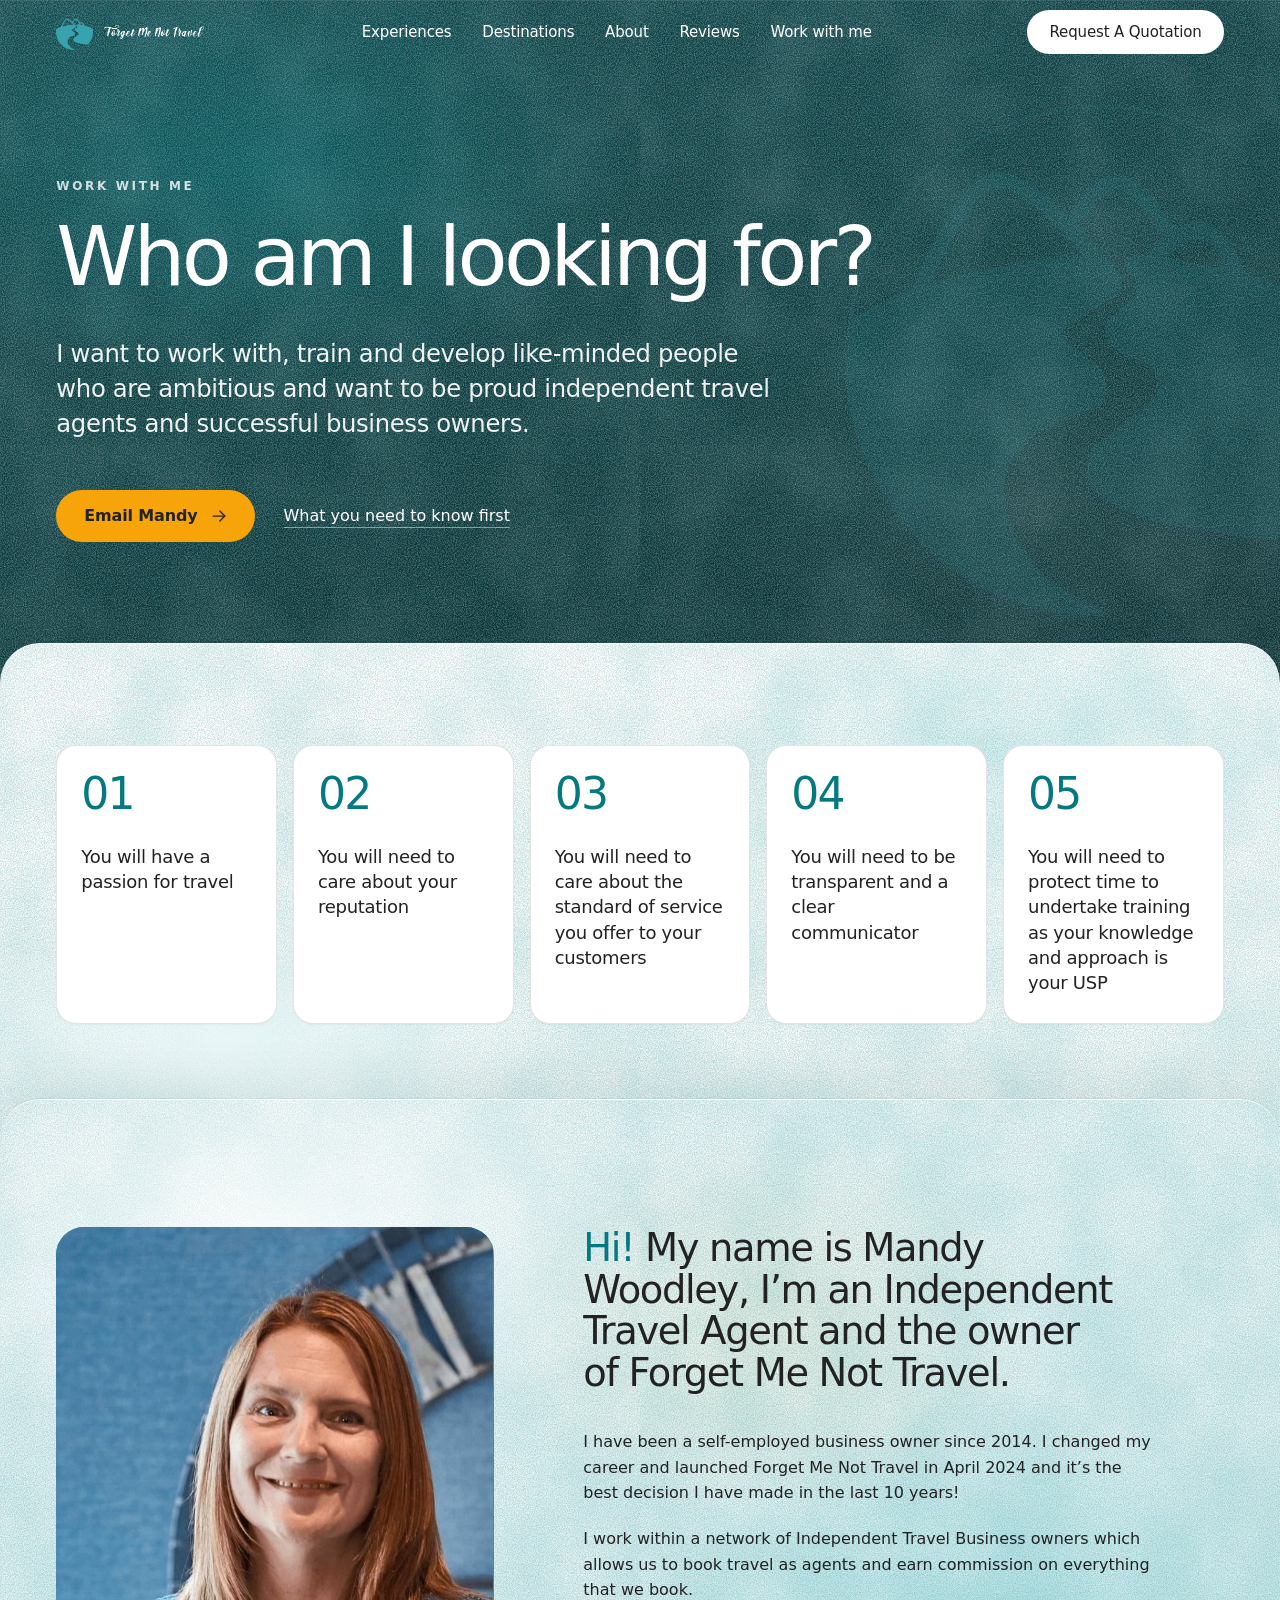
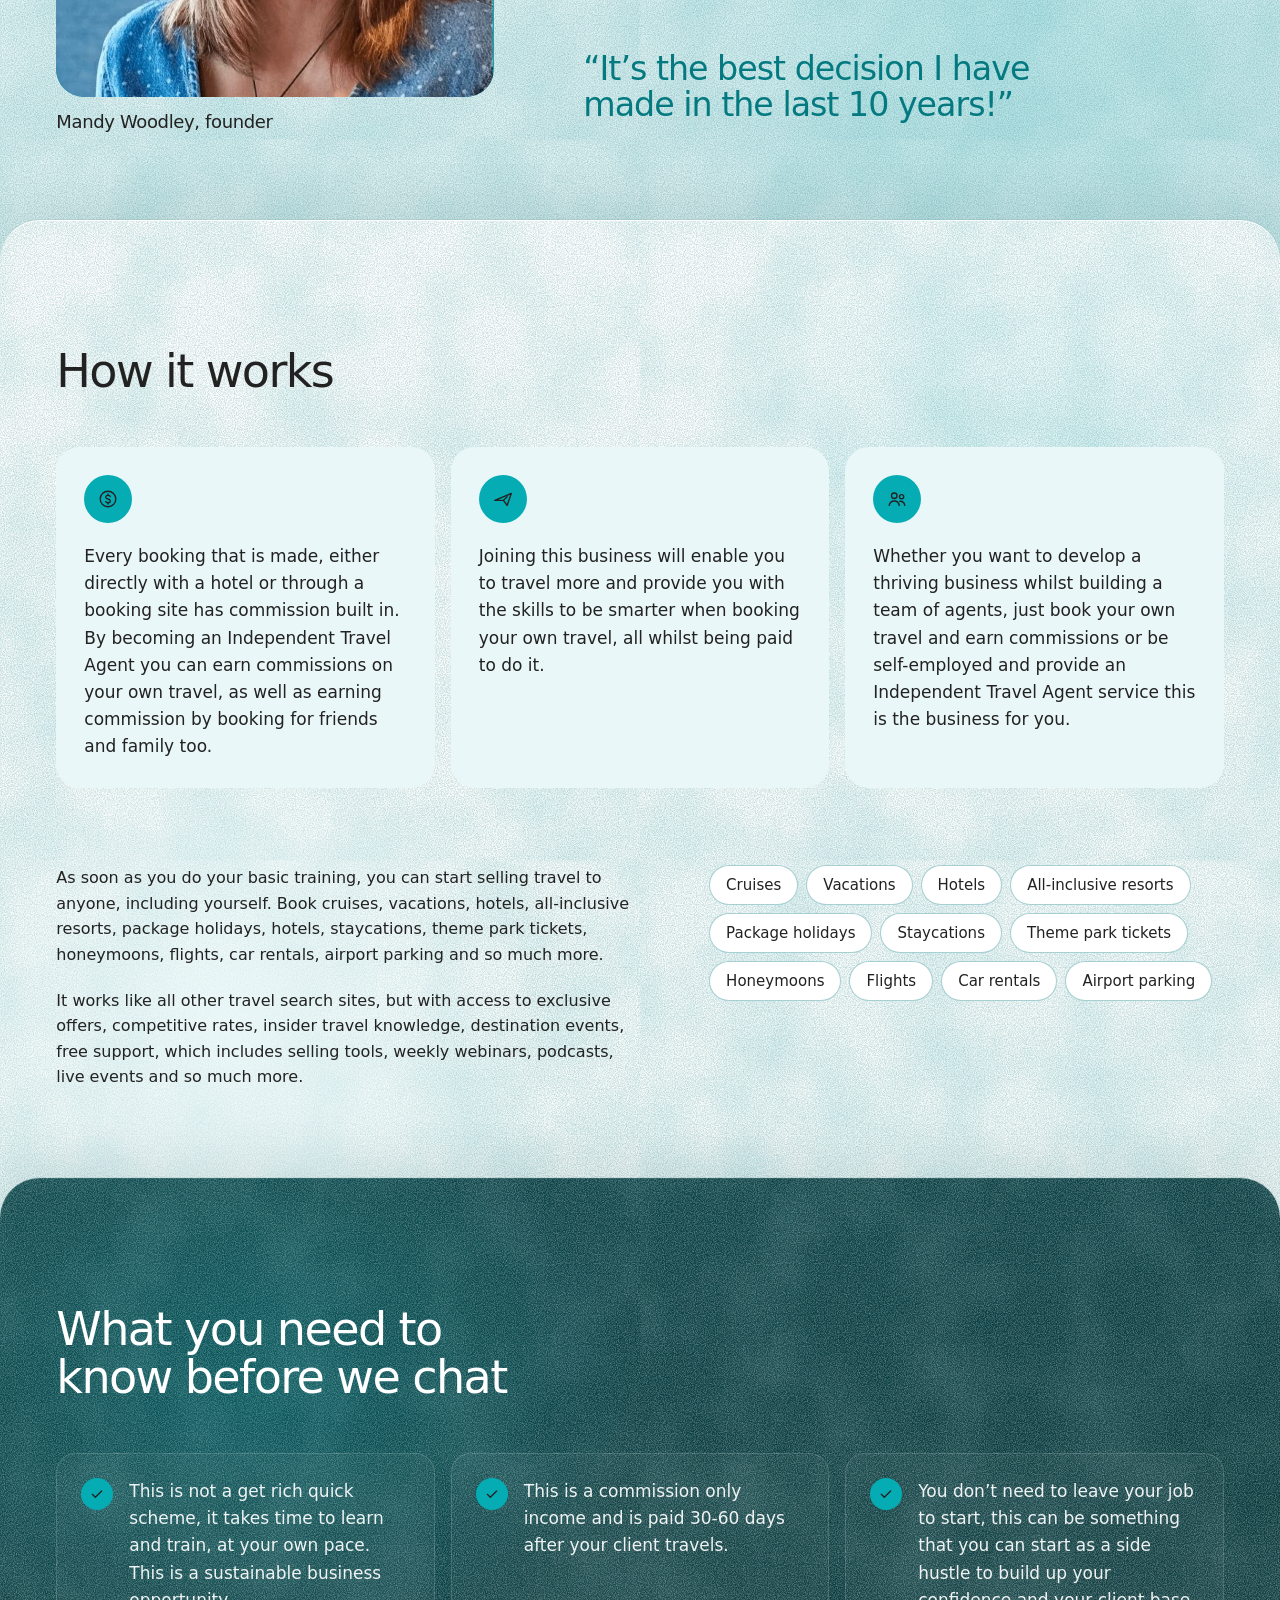
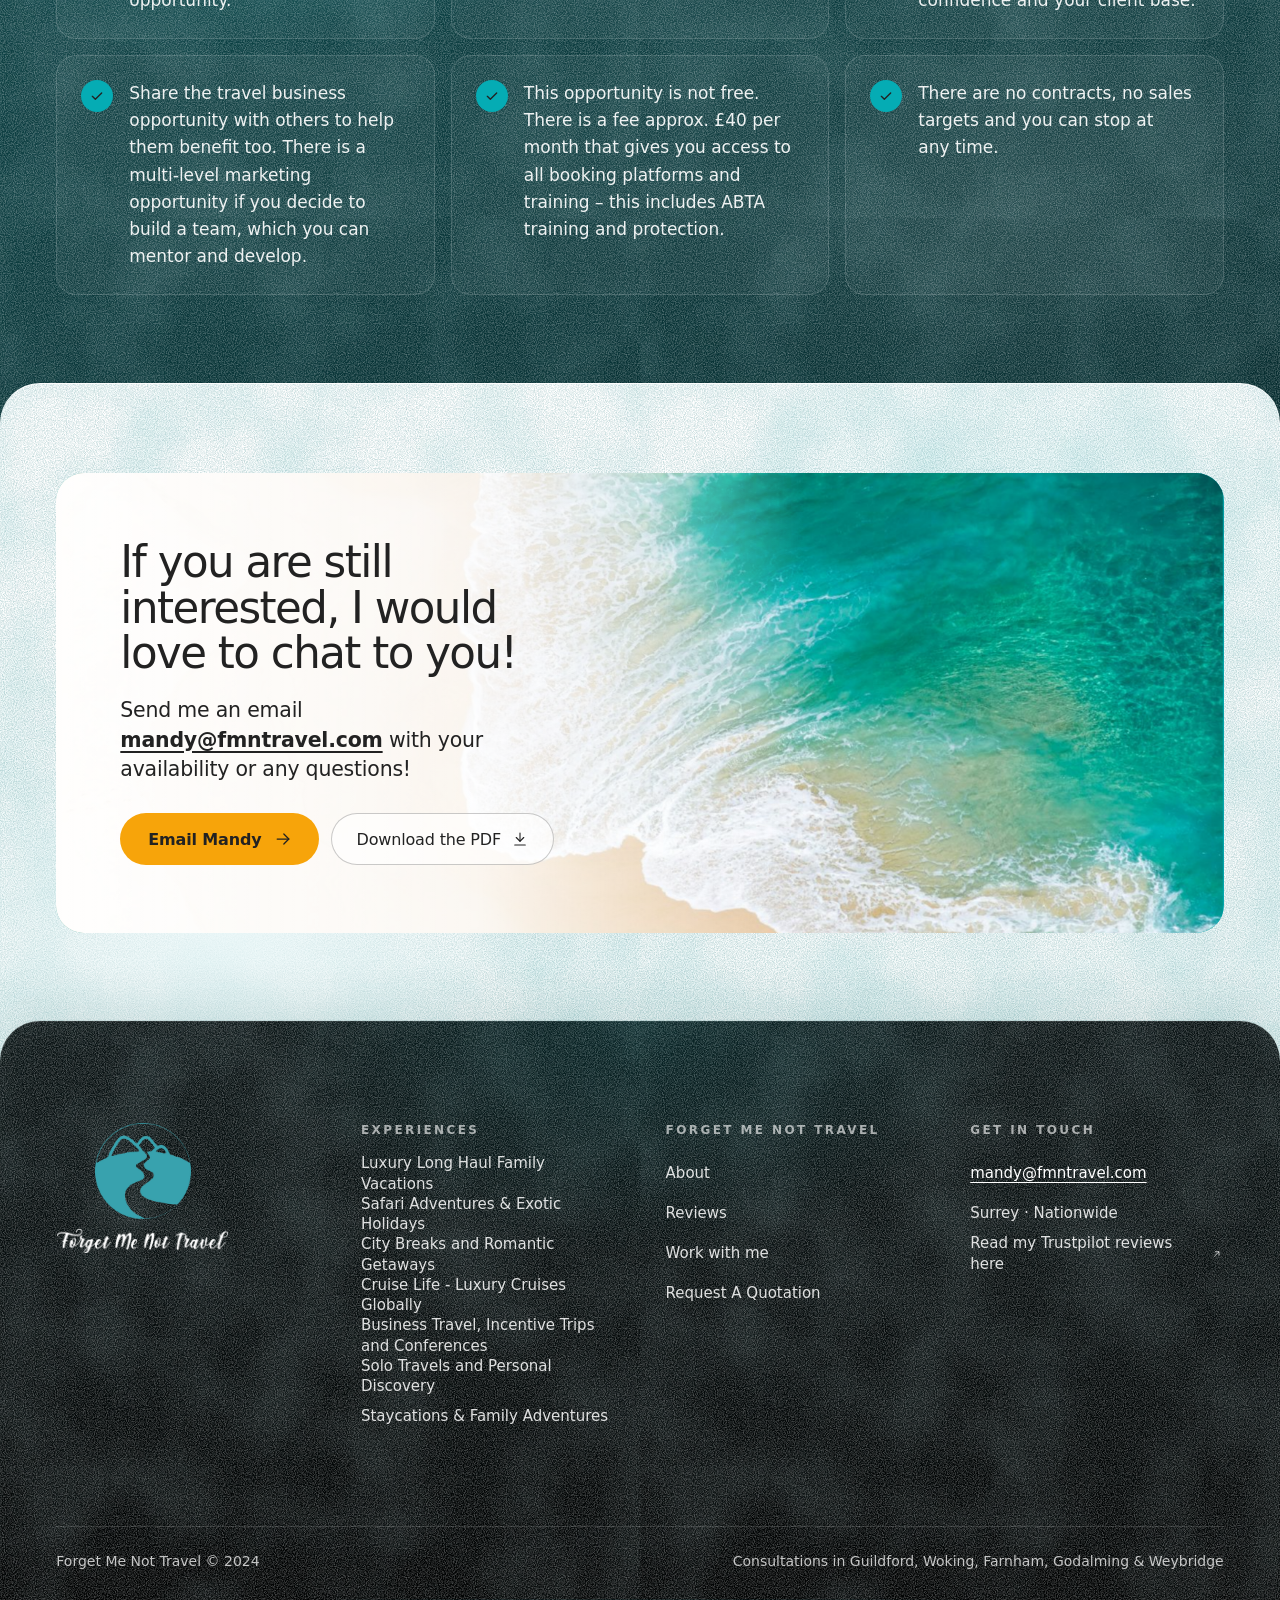
==== work-with-me.html @ 72465b19 "Add a "Work with me" page built from Mandy's PDF The "Find out more!" button now opens /work-with-me" ====
<!DOCTYPE html>
<html lang="en-GB">
<head>
<meta charset="utf-8">
<meta name="viewport" content="width=device-width, initial-scale=1, viewport-fit=cover">
<title>Work with me | Forget Me Not Travel</title>
<meta name="description" content="Become an Independent Travel Agent with Mandy Woodley of Forget Me Not Travel. Earn commission, travel more and build your own business at your own pace.">
<meta name="theme-color" content="#0B3B3E">
<link rel="canonical" href="https://www.fmntravel.com/work-with-me">
<meta property="og:type" content="website">
<meta property="og:url" content="https://www.fmntravel.com/work-with-me">
<meta property="og:title" content="Work with me | Forget Me Not Travel">
<meta property="og:description" content="Become an Independent Travel Agent with Mandy Woodley of Forget Me Not Travel. Earn commission, travel more and build your own business at your own pace.">
<meta property="og:image" content="https://www.fmntravel.com/assets/img/work-with-me-bg.jpg">
<meta property="og:locale" content="en_GB">
<meta property="og:site_name" content="Forget Me Not Travel">
<meta name="twitter:card" content="summary_large_image">
<link rel="icon" href="/favicon.ico" sizes="any">
<link rel="icon" type="image/png" sizes="32x32" href="/favicon-32.png">
<link rel="icon" type="image/png" sizes="192x192" href="/icon-192.png">
<link rel="apple-touch-icon" href="/apple-touch-icon.png">
<link rel="preconnect" href="https://api.fontshare.com" crossorigin>
<link rel="stylesheet" href="https://api.fontshare.com/v2/css?f[]=general-sans@400,500,600&amp;display=swap">
<link rel="stylesheet" href="/css/textures.css">
<link rel="stylesheet" href="/css/styles.css">
<script defer src="/js/main.js"></script>
</head>
<body class="page-wwm">
<!-- Reusable icons -->
<svg width="0" height="0" style="position:absolute" aria-hidden="true" focusable="false">
  <symbol id="i-arrow" viewBox="0 0 24 24"><g fill="none" stroke="currentColor" stroke-width="1.5" stroke-linecap="round" stroke-linejoin="round"><path d="M5 12h14"/><path d="m13 6 6 6-6 6"/></g></symbol>
  <symbol id="i-arrow-l" viewBox="0 0 24 24"><g fill="none" stroke="currentColor" stroke-width="1.5" stroke-linecap="round" stroke-linejoin="round"><path d="M19 12H5"/><path d="m11 6-6 6 6 6"/></g></symbol>
  <symbol id="i-ext" viewBox="0 0 24 24"><g fill="none" stroke="currentColor" stroke-width="1.5" stroke-linecap="round" stroke-linejoin="round"><path d="M8 16 16 8"/><path d="M9.5 8H16v6.5"/></g></symbol>
  <symbol id="i-star" viewBox="0 0 24 24"><path d="M12 2.5l2.9 6.1 6.6.7-4.9 4.5 1.4 6.6L12 17.1l-6 3.3 1.4-6.6-4.9-4.5 6.6-.7z" fill="#00B67A"/></symbol>
  <symbol id="i-close" viewBox="0 0 24 24"><g fill="none" stroke="currentColor" stroke-width="1.5" stroke-linecap="round"><path d="m6 6 12 12"/><path d="M18 6 6 18"/></g></symbol>
  <symbol id="i-chev" viewBox="0 0 24 24"><path d="m6 9 6 6 6-6" fill="none" stroke="currentColor" stroke-width="1.5" stroke-linecap="round" stroke-linejoin="round"/></symbol>
</svg>

<a class="skip" href="#main" data-skip>Skip to content</a>
<div class="progress" aria-hidden="true"><div class="progress__bar" data-progress></div></div>

<header class="hdr" data-hdr data-dark="true">
  <div class="hdr__in">
    <a class="hdr__logo" href="/" aria-label="Forget Me Not Travel home">
      <span class="logo" role="img" aria-label="Forget Me Not Travel"><img class="logo__mark" src="/assets/brand/fmn-emblem.png" alt="" width="256" height="256"><span class="logo__type" aria-hidden="true"></span></span>
    </a>
    <nav class="nav" aria-label="Main">
      <a href="/#experiences">Experiences</a>
      <a href="/#destinations">Destinations</a>
      <a href="/#about">About</a>
      <a href="/#reviews">Reviews</a>
      <a href="/work-with-me" aria-current="page">Work with me</a>
    </nav>
    <div class="hdr__actions">
      <a class="hdr__cta" data-magnetic href="/#quote" data-track="quote_click">Request A Quotation</a>
      <button class="menu-btn" type="button" data-menu-open aria-expanded="false" aria-controls="site-menu">Menu<svg width="18" height="18" viewBox="0 0 24 24" fill="none" stroke="currentColor" stroke-width="1.5" stroke-linecap="round" aria-hidden="true"><path d="M4 9h16"/><path d="M4 15h16"/></svg></button>
    </div>
  </div>
</header>

<div class="menu" id="site-menu" role="dialog" aria-modal="true" aria-label="Menu" aria-hidden="true" data-teal="true" data-menu>
  <svg class="menu__shape" viewBox="0 0 1131 861" preserveAspectRatio="none" aria-hidden="true"><path data-menu-path d="M1131,0 Q565.5,0 0,0 L0,0 L1131,0 Z" fill="#05ACB4"/></svg>
  <div class="menu__scroll">
    <div class="menu__top">
      <span class="menu__logo" aria-hidden="true"><span class="logo"><img class="logo__mark" src="/assets/brand/fmn-emblem.png" alt="" width="256" height="256"><span class="logo__type"></span></span></span>
      <button class="menu__close" type="button" data-menu-close>Close<svg width="18" height="18" aria-hidden="true"><use href="#i-close"/></svg></button>
    </div>
    <nav class="menu__nav" aria-label="Menu">
      <ul>
        <li style="--i:0"><a href="/#experiences">Experiences</a></li>
        <li style="--i:1"><a href="/#destinations">Destinations</a></li>
        <li style="--i:2"><a href="/#about">About</a></li>
        <li style="--i:3"><a href="/#reviews">Reviews</a></li>
        <li style="--i:4"><a href="/work-with-me" aria-current="page">Work with me</a></li>
      </ul>
      <div class="menu__cta menu__fade">
        <a class="btn btn--dark" data-magnetic href="/#quote" data-track="quote_click">Request A Quotation<svg class="ic-arrow" width="20" height="20" aria-hidden="true"><use href="#i-arrow"/></svg></a>
      </div>
    </nav>
    <div class="menu__info menu__fade">
      <a class="menu__mail" href="mailto:mandy@fmntravel.com">mandy@fmntravel.com</a>
      <span>Surrey · Nationwide</span>
      <a href="https://uk.trustpilot.com/review/fmntravel.com" target="_blank" rel="noopener" data-track="trustpilot_click">Read my Trustpilot reviews here<svg width="16" height="16" aria-hidden="true"><use href="#i-ext"/></svg></a>
    </div>
  </div>
</div>

<main id="main" tabindex="-1" style="outline:none; display:block">

<!-- Intro band -->
<section class="wp-hero" id="top" aria-labelledby="wp-h" data-dark="true" data-bg="deep" data-first>
  <div class="wrap">
    <p class="wp-eyebrow" data-hero="0">Work with me</p>
    <h1 id="wp-h" class="wp-hero__h" data-hero="1">Who am I looking for?</h1>
    <p class="wp-hero__lead" data-hero="2">I want to work with, train and develop like-minded people who are ambitious and want to be proud independent travel agents and successful business owners.</p>
    <div class="wp-hero__actions" data-hero="3">
      <a class="btn btn--amber" data-magnetic href="mailto:mandy@fmntravel.com?subject=Work%20with%20me" data-track="work_with_me_email">Email Mandy<svg class="ic-arrow" width="20" height="20" aria-hidden="true"><use href="#i-arrow"/></svg></a>
      <a class="wp-link" href="#before-we-chat">What you need to know first</a>
    </div>
  </div>
</section>

<!-- The five qualities -->
<section class="wp-traits" aria-label="What I'm looking for in you" data-bg="light">
  <div class="wrap">
    <ol class="wp-traits__list">
      <li data-reveal data-reveal-delay="0"><span class="wp-num" aria-hidden="true">01</span><span>You will have a passion for travel</span></li>
      <li data-reveal data-reveal-delay="70"><span class="wp-num" aria-hidden="true">02</span><span>You will need to care about your reputation</span></li>
      <li data-reveal data-reveal-delay="140"><span class="wp-num" aria-hidden="true">03</span><span>You will need to care about the standard of service you offer to your customers</span></li>
      <li data-reveal data-reveal-delay="210"><span class="wp-num" aria-hidden="true">04</span><span>You will need to be transparent and a clear communicator</span></li>
      <li data-reveal data-reveal-delay="280"><span class="wp-num" aria-hidden="true">05</span><span>You will need to protect time to undertake training as your knowledge and approach is your USP</span></li>
    </ol>
  </div>
</section>

<!-- Meet Mandy -->
<section class="wp-meet" aria-labelledby="wp-meet-h" data-bg="mist">
  <div class="wrap split">
    <figure class="wp-meet__fig" data-reveal>
      <div class="frame wp-meet__frame">
        <div class="zoom"><img class="px-img" data-px src="/assets/img/mandy.jpg" alt="Mandy Woodley, founder of Forget Me Not Travel, smiling" width="696" height="747" loading="lazy" decoding="async"></div>
      </div>
      <figcaption>Mandy Woodley, founder</figcaption>
    </figure>
    <div class="wp-meet__text" data-reveal data-reveal-delay="120">
      <h2 id="wp-meet-h" class="wp-hi"><span class="wp-hi__hi">Hi!</span> My name is Mandy Woodley, I’m an Independent Travel Agent and the owner of <em>Forget Me Not Travel.</em></h2>
      <div class="prose">
        <p>I have been a self-employed business owner since 2014. I changed my career and launched <em>Forget Me Not Travel</em> in April 2024 and it’s the best decision I have made in the last 10 years!</p>
        <p>I work within a network of Independent Travel Business owners which allows us to book travel as agents and earn commission on everything that we book.</p>
      </div>
      <p class="wp-pull" aria-hidden="true" data-words>“It’s the best decision I have made in the last 10 years!”</p>
    </div>
  </div>
</section>

<!-- How it works -->
<section class="wp-how" aria-labelledby="wp-how-h" data-bg="light2">
  <div class="wrap">
    <h2 id="wp-how-h" class="h2 wp-how__h" data-words>How it <em>works</em></h2>
    <div class="wp-how__grid">
      <article class="wp-card" data-reveal data-reveal-delay="0">
        <span class="wp-card__ic" aria-hidden="true"><svg width="22" height="22" viewBox="0 0 24 24" fill="none" stroke="currentColor" stroke-width="1.5" stroke-linecap="round" stroke-linejoin="round"><circle cx="12" cy="12" r="8.5"/><path d="M14.5 9.2c-.5-.8-1.4-1.2-2.5-1.2-1.5 0-2.5.8-2.5 2s1 1.6 2.5 2c1.5.4 2.5.9 2.5 2.1 0 1.2-1 2-2.5 2-1.1 0-2-.4-2.5-1.2"/><path d="M12 6.5V8M12 16v1.5"/></svg></span>
        <p>Every booking that is made, either directly with a hotel or through a booking site has commission built in. By becoming an Independent Travel Agent you can earn commissions on your own travel, as well as earning commission by booking for friends and family too.</p>
      </article>
      <article class="wp-card" data-reveal data-reveal-delay="80">
        <span class="wp-card__ic" aria-hidden="true"><svg width="22" height="22" viewBox="0 0 24 24" fill="none" stroke="currentColor" stroke-width="1.5" stroke-linecap="round" stroke-linejoin="round"><path d="M3 13.5 21 6l-4.5 13-4-5.5L3 13.5Z"/><path d="m12.5 13.5 4-4"/></svg></span>
        <p>Joining this business will enable you to travel more and provide you with the skills to be smarter when booking your own travel, all whilst being paid to do it.</p>
      </article>
      <article class="wp-card" data-reveal data-reveal-delay="160">
        <span class="wp-card__ic" aria-hidden="true"><svg width="22" height="22" viewBox="0 0 24 24" fill="none" stroke="currentColor" stroke-width="1.5" stroke-linecap="round" stroke-linejoin="round"><circle cx="9" cy="8.5" r="3"/><circle cx="17" cy="9.5" r="2.3"/><path d="M3.5 19c.6-3 2.8-4.8 5.5-4.8s4.9 1.8 5.5 4.8"/><path d="M15 14.6c2.6-.4 4.8 1.2 5.5 4.4"/></svg></span>
        <p>Whether you want to develop a thriving business whilst building a team of agents, just book your own travel and earn commissions or be self-employed and provide an Independent Travel Agent service this is the business for you.</p>
      </article>
    </div>
    <div class="wp-how__split">
      <div class="prose wp-how__text" data-reveal>
        <p>As soon as you do your basic training, you can start selling travel to anyone, including yourself. Book cruises, vacations, hotels, all-inclusive resorts, package holidays, hotels, staycations, theme park tickets, honeymoons, flights, car rentals, airport parking and so much more.</p>
        <p>It works like all other travel search sites, but with access to exclusive offers, competitive rates, insider travel knowledge, destination events, free support, which includes selling tools, weekly webinars, podcasts, live events and so much more.</p>
      </div>
      <div class="wp-chips" aria-hidden="true" data-reveal data-reveal-delay="120">
        <span>Cruises</span><span>Vacations</span><span>Hotels</span><span>All-inclusive resorts</span><span>Package holidays</span><span>Staycations</span><span>Theme park tickets</span><span>Honeymoons</span><span>Flights</span><span>Car rentals</span><span>Airport parking</span>
      </div>
    </div>
  </div>
</section>

<!-- Before we chat -->
<section class="wp-know" id="before-we-chat" aria-labelledby="wp-know-h" data-dark="true" data-bg="deep">
  <div class="wrap">
    <h2 id="wp-know-h" class="h2" data-words>What you need to know before we <em>chat</em></h2>
    <ul class="wp-know__list">
      <li data-reveal data-reveal-delay="0"><span class="wp-tick" aria-hidden="true"><svg width="16" height="16" viewBox="0 0 24 24" fill="none" stroke="currentColor" stroke-width="2" stroke-linecap="round" stroke-linejoin="round"><path d="m5 12.5 4.5 4.5L19 7.5"/></svg></span><p>This is not a get rich quick scheme, it takes time to learn and train, at your own pace. This is a sustainable business opportunity.</p></li>
      <li data-reveal data-reveal-delay="70"><span class="wp-tick" aria-hidden="true"><svg width="16" height="16" viewBox="0 0 24 24" fill="none" stroke="currentColor" stroke-width="2" stroke-linecap="round" stroke-linejoin="round"><path d="m5 12.5 4.5 4.5L19 7.5"/></svg></span><p>This is a commission only income and is paid 30-60 days after your client travels.</p></li>
      <li data-reveal data-reveal-delay="140"><span class="wp-tick" aria-hidden="true"><svg width="16" height="16" viewBox="0 0 24 24" fill="none" stroke="currentColor" stroke-width="2" stroke-linecap="round" stroke-linejoin="round"><path d="m5 12.5 4.5 4.5L19 7.5"/></svg></span><p>You don’t need to leave your job to start, this can be something that you can start as a side hustle to build up your confidence and your client base.</p></li>
      <li data-reveal data-reveal-delay="0"><span class="wp-tick" aria-hidden="true"><svg width="16" height="16" viewBox="0 0 24 24" fill="none" stroke="currentColor" stroke-width="2" stroke-linecap="round" stroke-linejoin="round"><path d="m5 12.5 4.5 4.5L19 7.5"/></svg></span><p>Share the travel business opportunity with others to help them benefit too. There is a multi-level marketing opportunity if you decide to build a team, which you can mentor and develop.</p></li>
      <li data-reveal data-reveal-delay="70"><span class="wp-tick" aria-hidden="true"><svg width="16" height="16" viewBox="0 0 24 24" fill="none" stroke="currentColor" stroke-width="2" stroke-linecap="round" stroke-linejoin="round"><path d="m5 12.5 4.5 4.5L19 7.5"/></svg></span><p>This opportunity is not free. There is a fee approx. £40 per month that gives you access to all booking platforms and training – this includes ABTA training and protection.</p></li>
      <li data-reveal data-reveal-delay="140"><span class="wp-tick" aria-hidden="true"><svg width="16" height="16" viewBox="0 0 24 24" fill="none" stroke="currentColor" stroke-width="2" stroke-linecap="round" stroke-linejoin="round"><path d="m5 12.5 4.5 4.5L19 7.5"/></svg></span><p>There are no contracts, no sales targets and you can stop at any time.</p></li>
    </ul>
  </div>
</section>

<!-- Get in touch -->
<section class="wp-cta" aria-labelledby="wp-cta-h" data-bg="light">
  <div class="wrap">
    <div class="ww__banner wp-cta__banner" data-reveal data-mimg>
      <div class="zoom" data-mimg-in><img class="px-img" data-px src="/assets/img/work-with-me-bg.jpg" alt="" aria-hidden="true" width="2400" height="1600" loading="lazy" decoding="async"></div>
      <div class="ww__shade" aria-hidden="true"></div>
      <div class="ww__content">
        <h2 id="wp-cta-h" data-words>If you are still interested, I would love to chat to <em>you!</em></h2>
        <p>Send me an email <a class="wp-mail" href="mailto:mandy@fmntravel.com?subject=Work%20with%20me">mandy@fmntravel.com</a> with your availability or any questions!</p>
        <div class="wp-cta__btns">
          <a class="btn btn--amber" data-magnetic href="mailto:mandy@fmntravel.com?subject=Work%20with%20me" data-track="work_with_me_email">Email Mandy<svg class="ic-arrow" width="20" height="20" aria-hidden="true"><use href="#i-arrow"/></svg></a>
          <a class="btn btn--outline wp-pdf" href="/assets/docs/forget-me-not-travel-work-with-me.pdf" download data-track="work_with_me_pdf">Download the PDF<svg width="18" height="18" viewBox="0 0 24 24" fill="none" stroke="currentColor" stroke-width="1.5" stroke-linecap="round" stroke-linejoin="round" aria-hidden="true"><path d="M12 4v11"/><path d="m7 10 5 5 5-5"/><path d="M5 20h14"/></svg></a>
        </div>
      </div>
    </div>
  </div>
</section>
</main>

<!-- 10) FOOTER -->
<footer class="ftr" data-dark="true" data-bg="foot">
  <div class="ftr__grain" aria-hidden="true"></div>
  <div class="ftr__glow" aria-hidden="true" data-glow></div>
  <div class="wrap">
    <div class="ftr__cols">
      <div class="ftr__brand">
        <a class="ftr__logo" href="/" aria-label="Forget Me Not Travel home">
          <span class="logo logo--stacked" role="img" aria-label="Forget Me Not Travel"><img class="logo__mark" src="/assets/brand/fmn-emblem.png" alt="" width="256" height="256" loading="lazy"><span class="logo__type" aria-hidden="true"></span></span>
        </a>
      </div>
      <nav class="ftr__col" aria-labelledby="ft-exp">
        <h2 class="ftr__h only-d" id="ft-exp">Experiences</h2>
        <h2 class="ftr__h only-m" style="margin:0"><button class="ftr__acc-btn" type="button" aria-expanded="false" aria-controls="ft-exp-l" data-acc>Experiences<svg width="18" height="18" aria-hidden="true"><use href="#i-chev"/></svg></button></h2>
        <div class="ftr__panel" id="ft-exp-l"><div>
          <ul>
            <li><a class="ftr__link" href="/#experiences">Luxury Long Haul Family Vacations</a></li>
            <li><a class="ftr__link" href="/#experiences">Safari Adventures &amp; Exotic Holidays</a></li>
            <li><a class="ftr__link" href="/#experiences">City Breaks and Romantic Getaways</a></li>
            <li><a class="ftr__link" href="/#experiences">Cruise Life - Luxury Cruises Globally</a></li>
            <li><a class="ftr__link" href="/#experiences">Business Travel, Incentive Trips and Conferences</a></li>
            <li><a class="ftr__link" href="/#experiences">Solo Travels and Personal Discovery</a></li>
            <li><a class="ftr__link" href="/#experiences">Staycations &amp; Family Adventures</a></li>
          </ul>
        </div></div>
      </nav>
      <nav class="ftr__col" aria-labelledby="ft-fmn">
        <h2 class="ftr__h only-d" id="ft-fmn">Forget Me Not Travel</h2>
        <h2 class="ftr__h only-m" style="margin:0"><button class="ftr__acc-btn" type="button" aria-expanded="false" aria-controls="ft-fmn-l" data-acc>Forget Me Not Travel<svg width="18" height="18" aria-hidden="true"><use href="#i-chev"/></svg></button></h2>
        <div class="ftr__panel" id="ft-fmn-l"><div>
          <ul>
            <li><a class="ftr__link" href="/#about">About</a></li>
            <li><a class="ftr__link" href="/#reviews">Reviews</a></li>
            <li><a class="ftr__link" href="/work-with-me" aria-current="page">Work with me</a></li>
            <li><a class="ftr__link" href="/#quote" data-track="quote_click">Request A Quotation</a></li>
          </ul>
        </div></div>
      </nav>
      <div class="ftr__col ftr__get">
        <h2 class="ftr__h">Get in touch</h2>
        <ul>
          <li><a class="ftr__mail" href="mailto:mandy@fmntravel.com">mandy@fmntravel.com</a></li>
          <li class="ftr__plain">Surrey · Nationwide</li>
          <li><a class="ftr__link" href="https://uk.trustpilot.com/review/fmntravel.com" target="_blank" rel="noopener" data-track="trustpilot_click">Read my Trustpilot reviews here<svg width="14" height="14" aria-hidden="true"><use href="#i-ext"/></svg></a></li>
        </ul>
      </div>
    </div>
    <div class="ftr__bottom">
      <span>Forget Me Not Travel © 2024</span>
      <span>Consultations in Guildford, Woking, Farnham, Godalming &amp; Weybridge</span>
    </div>
  </div>
</footer>
</body>
</html>
---- css/textures.css ----
/* Paper/grain textures. Pre-rendered image tiles (from the design's SVG noise filters):
   live SVG filters as backgrounds are re-rasterised on every repaint and made scrolling lag. */
:root {
  --tex-dark: url(../assets/tex/grain-dark.webp) 0 0/220px 220px, url(../assets/tex/mottle-dark.webp) 0 0/640px 640px;
  --tex-light: url(../assets/tex/grain-light.webp) 0 0/220px 220px, url(../assets/tex/mottle-light.webp) 0 0/640px 640px;
  --tex-page: url(../assets/tex/grain-page.webp);
}
---- css/styles.css ----
/* Forget Me Not Travel — homepage styles
   Implements the Claude Design handoff (Homepage.dc.html).
   Breakpoints: mobile ≤768px, compact header <1024px. */

:root {
  --teal: #05ACB4;
  --ink: #047A80;
  --deep: #0B3B3E;
  --char: #222222;
  --mist: #EAF7F8;
  --amber: #F7A40A;
  --muted: #4A4A4A;
  --err: #B42318;
  --rule: rgba(34,34,34,.12);
  --rule-dark: rgba(255,255,255,.14);
  --E: cubic-bezier(.22,1,.36,1);
  --hf: "General Sans", system-ui, -apple-system, "Segoe UI", sans-serif;
  --gut: clamp(20px, 4.4vw, 64px);
  --btn-h: clamp(52px, calc(60px - 0.6vw), 56px);
  --hdr-h: clamp(64px, 5vw, 72px);
}

/* ---------- Base ---------- */
html { scroll-padding-top: 88px; -webkit-text-size-adjust: 100%; }
body { margin: 0; background: #FFFFFF; color: var(--char); font-family: var(--hf); -webkit-font-smoothing: antialiased; text-rendering: optimizeLegibility; overflow-x: hidden; }
*, *::before, *::after { box-sizing: border-box; }
a { color: var(--ink); }
a:hover { color: var(--deep); }
button, input, textarea { font: inherit; color: inherit; }
img, video, svg { display: block; }
:focus-visible { outline: 2px solid var(--ink); outline-offset: 3px; }
[data-dark] :focus-visible { outline-color: #FFFFFF; }
[data-teal] :focus-visible { outline-color: var(--char); }
::placeholder { color: #6B6B6B; opacity: 1; }
.noscrollbar { scrollbar-width: none; }
.noscrollbar::-webkit-scrollbar { display: none; }
.sr-only { position: absolute; width: 1px; height: 1px; overflow: hidden; clip: rect(0 0 0 0); white-space: nowrap; }
.wrap { max-width: 1312px; margin: 0 auto; padding: 0 var(--gut); }
.ic-arrow { transition: transform 300ms var(--E); flex: none; }

/* Mobile / desktop variants */
@media (max-width: 768px) { .only-d { display: none !important; } }
@media (min-width: 769px) { .only-m { display: none !important; } }

/* Broken image fallback: the teal box behind it shows instead */
img.is-broken { visibility: hidden; }


/* ---------- Section depth (paper texture, soft light, stacked sheets). All static: animated full-section layers kept the GPU busy every frame. ---------- */
[data-bg] { position: relative; isolation: isolate; overflow: clip; }
[data-bg^="light"] { background: var(--tex-dark), linear-gradient(180deg, #FFFFFF 0%, #F4FAFA 100%); }
[data-bg^="mist"] { background: var(--tex-dark), linear-gradient(165deg, #F3FAFB 0%, #E6F5F6 45%, #D3ECEE 100%); }
[data-bg="deep"] { background: var(--tex-light), linear-gradient(165deg, #0F474B 0%, #0B3B3E 55%, #072C2F 100%); }
[data-bg="foot"] { background: var(--tex-light), linear-gradient(180deg, #0A1213 0%, #000 100%); }
[data-bg]:not([data-first]) { margin-top: -40px; border-radius: 40px 40px 0 0; box-shadow: inset 0 1px 0 rgba(255,255,255,.9), 0 -1px 0 rgba(11,59,62,.06), 0 -18px 48px rgba(11,59,62,.08); }
[data-bg="deep"], [data-bg="foot"] { box-shadow: inset 0 1px 0 rgba(255,255,255,.08), 0 -1px 0 rgba(11,59,62,.06), 0 -18px 48px rgba(11,59,62,.08) !important; }
@media (max-width: 767px) { [data-bg]:not([data-first]) { margin-top: -28px; border-radius: 28px 28px 0 0; } }
[data-bg]::before { content: ""; position: absolute; inset: 0; z-index: -1; pointer-events: none; }
[data-bg^="light"]::before { background: radial-gradient(26% 30% at 80% 22%, rgba(5,172,180,.10), transparent), radial-gradient(24% 28% at 18% 80%, rgba(234,247,248,.9), transparent); }
[data-bg^="mist"]::before { background: radial-gradient(28% 32% at 22% 20%, rgba(255,255,255,.85), transparent), radial-gradient(30% 34% at 78% 72%, rgba(5,172,180,.16), transparent), radial-gradient(22% 26% at 60% 30%, rgba(247,164,10,.06), transparent); }
[data-bg="deep"]::before { background: radial-gradient(30% 34% at 20% 25%, rgba(5,172,180,.22), transparent), radial-gradient(26% 30% at 80% 75%, rgba(255,255,255,.06), transparent); }
[data-bg="foot"]::before { background: radial-gradient(30% 40% at 50% 0%, rgba(5,172,180,.12), transparent); }

/* ---------- Buttons ---------- */
.btn { display: inline-flex; align-items: center; justify-content: center; gap: 12px; height: var(--btn-h); padding: 0 28px; border: 0; border-radius: 999px; text-decoration: none; font-size: 16px; font-weight: 500; letter-spacing: -0.01em; white-space: nowrap; cursor: pointer; transition: background-color 250ms ease, color 250ms ease, border-color 250ms ease, box-shadow 350ms ease, transform 350ms var(--E); }
.btn:active { transform: scale(.98); }
.btn--dark { background: var(--char); color: #FFFFFF; }
.btn--light { background: #FFFFFF; color: var(--char); }
.btn--amber { background: var(--amber); color: var(--char); font-weight: 600; padding: 0 26px 0 28px; }
.btn--outline { gap: 10px; padding: 0 24px; border: 1px solid rgba(34,34,34,.24); background: transparent; color: var(--char); }
/* Keep button text colours on hover (overrides the global a:hover colour) */
.btn--dark:hover { color: #FFFFFF; }
.btn--light:hover, .btn--amber:hover, .btn--outline:hover { color: var(--char); }
@media (hover: hover) {
  .btn--dark:hover { background: var(--teal); color: var(--char); transform: translateY(-3px); box-shadow: 0 14px 30px rgba(5,172,180,.35); }
  .btn--light:hover { background: var(--teal); color: var(--char); transform: translateY(-3px); box-shadow: 0 14px 30px rgba(0,0,0,.25); }
  .btn--light.btn--teal-shadow:hover { box-shadow: 0 14px 30px rgba(5,172,180,.35); }
  .btn--amber:hover { background: var(--char); color: var(--amber); transform: translateY(-3px); box-shadow: 0 14px 30px rgba(0,0,0,.2); }
  .btn--outline:hover { border-color: var(--teal); background: var(--teal); color: var(--char); transform: translateY(-3px); }
  .btn:hover .ic-arrow { transform: translateX(4px); }
}

/* Round arrow buttons */
.round { width: 52px; height: 52px; padding: 0; border-radius: 50%; border: 1px solid rgba(34,34,34,.24); background: #FFFFFF; color: var(--char); display: grid; place-items: center; cursor: pointer; transition: background-color 250ms ease, border-color 250ms ease, color 250ms ease, transform 350ms var(--E); }
.round--dark { border: 0; background: var(--char); color: #FFFFFF; }
.round:active { transform: scale(.95); }
@media (hover: hover) { .round:hover { background: var(--teal); border-color: var(--teal); color: var(--char); transform: scale(1.1); } }

/* Trustpilot chip */
.tp-chip { display: inline-flex; align-items: center; gap: 8px; min-height: 44px; padding: 0 18px 0 14px; border-radius: 999px; border: 1px solid rgba(34,34,34,.24); background: #FFFFFF; color: var(--char); text-decoration: none; font-size: 14px; font-weight: 500; transition: border-color 250ms ease, background-color 250ms ease, transform 350ms var(--E); }
.tp-chip--on-dark { border-color: rgba(255,255,255,.45); background: transparent; color: #FFFFFF; }
.tp-star { transition: transform 600ms var(--E); }
@media (hover: hover) {
  .tp-chip:hover { border-color: var(--teal); background: var(--mist); color: var(--char); transform: translateY(-2px); }
  .tp-chip--on-dark:hover { border-color: #FFFFFF; background: rgba(255,255,255,.18); color: #FFFFFF; }
  .tp-chip:hover .tp-star, .tp-label:hover .tp-star { transform: rotate(144deg) scale(1.15); }
}

/* ---------- Logo (header, menu, footer) ---------- */
.logo { display: inline-flex; align-items: center; gap: .4em; color: inherit; line-height: 1; white-space: nowrap; }
.logo__mark { display: block; flex: none; width: 1.6em; height: 1.6em; transition: transform 700ms var(--E); }
.logo__type { display: block; flex: none; width: 4.5em; height: .63em; background: currentColor; -webkit-mask: url(../assets/brand/fmn-lettering.png) center/contain no-repeat; mask: url(../assets/brand/fmn-lettering.png) center/contain no-repeat; }
.logo--stacked { flex-direction: column; gap: .3em; }
.logo--stacked .logo__mark { width: 3em; height: 3em; }
.logo--stacked .logo__type { width: 5.4em; height: .76em; }
@media (hover: hover) { a:hover > .logo .logo__mark { transform: rotate(-6deg); } }

/* ---------- Skip link + progress bar ---------- */
.skip { position: fixed; top: 12px; left: 12px; z-index: 200; padding: 12px 20px; border-radius: 999px; background: var(--char); color: #FFFFFF; font-size: 15px; font-weight: 500; text-decoration: none; transform: translateY(-200%); }
.skip:focus { transform: none; color: #FFFFFF; }
.progress { position: fixed; top: 0; left: 0; right: 0; height: 3px; z-index: 60; pointer-events: none; }
.progress__bar { height: 100%; background: var(--teal); transform-origin: left center; transform: scaleX(0); will-change: transform; }

/* ---------- Header ---------- */
.hdr { position: fixed; top: 0; left: 0; right: 0; z-index: 50; background: rgba(255,255,255,0); border-bottom: 1px solid rgba(255,255,255,0); color: #FFFFFF; transition: background-color 300ms ease, color 300ms ease, border-color 300ms ease, transform 300ms var(--E); }
.hdr.is-solid { background: #FFFFFF; border-bottom-color: var(--rule); color: var(--char); }
.hdr__in { max-width: 1312px; margin: 0 auto; padding: 0 var(--gut); height: var(--hdr-h); display: flex; align-items: center; justify-content: space-between; gap: 24px; transition: transform 300ms var(--E); }
.hdr__logo { display: flex; align-items: center; min-height: 44px; color: inherit; text-decoration: none; font-size: clamp(22px, 1.8vw, 26px); }
.hdr__logo:hover { color: inherit; }
.nav { display: flex; align-items: center; gap: clamp(20px, 2.4vw, 36px); }
.nav a { position: relative; display: flex; align-items: center; min-height: 44px; color: inherit; text-decoration: none; font-size: 15px; font-weight: 500; letter-spacing: -0.01em; }
.nav a::before, .nav a::after { content: ""; position: absolute; left: 0; right: 0; bottom: 8px; height: 1.5px; background: currentColor; transform: scaleX(0); transition: transform 400ms var(--E); }
.nav a::before { opacity: .45; transform-origin: right center; }
.nav a::after { transform-origin: left center; }
@media (hover: hover) { .nav a:hover::before { transform: scaleX(1); } }
.hdr.is-solid .nav a[aria-current="true"]::after { transform: scaleX(1); }
.hdr__actions { display: flex; align-items: center; gap: 8px; }
.hdr__cta { display: inline-flex; align-items: center; height: 44px; padding: 0 22px; border-radius: 999px; background: #FFFFFF; color: var(--char); text-decoration: none; font-size: 15px; font-weight: 500; letter-spacing: -0.01em; white-space: nowrap; transition: background-color 300ms ease, color 300ms ease, transform 300ms var(--E), box-shadow 300ms ease; }
.hdr__cta:hover { color: var(--char); }
.hdr.is-solid .hdr__cta { background: var(--char); color: #FFFFFF; }
@media (hover: hover) { .hdr__cta:hover { transform: translateY(-2px); box-shadow: 0 10px 24px rgba(0,0,0,.2); } }
.hdr__cta:active { transform: scale(.98); }
.menu-btn { display: none; align-items: center; gap: 10px; height: 44px; padding: 0 16px 0 18px; border-radius: 999px; border: 1px solid rgba(255,255,255,.55); background: transparent; color: inherit; font-size: 15px; font-weight: 500; cursor: pointer; }
.hdr.is-solid .menu-btn { border-color: rgba(34,34,34,.28); }
@media (max-width: 1023.98px) { .nav { display: none; } .menu-btn { display: inline-flex; } }
@media (max-width: 768px) {
  .hdr__cta { display: none; }
  .hdr.is-shrunk { transform: translateY(-8px); }
  .hdr.is-shrunk .hdr__in { transform: translateY(4px); }
  .hdr.is-shrunk:not(.is-solid) { border-bottom-color: rgba(255,255,255,.3); }
}

/* ---------- Mobile menu (drape) ---------- */
.menu { position: fixed; inset: 0; z-index: 100; color: var(--char); pointer-events: none; visibility: hidden; transition: visibility 0s linear 520ms; }
.menu.is-open { pointer-events: auto; visibility: visible; transition-delay: 0s; }
@media (min-width: 1024px) { .menu { display: none; } }
.menu__shape { position: absolute; inset: 0; width: 100%; height: 100%; }
.menu__scroll { position: relative; height: 100%; display: flex; flex-direction: column; overflow-y: auto; }
.menu__top { padding: 0 var(--gut); height: var(--hdr-h); flex: none; display: flex; align-items: center; justify-content: space-between; opacity: 0; transition: opacity 250ms ease; }
.menu.is-open .menu__top { opacity: 1; transition-delay: 200ms; }
.menu__logo { font-size: 22px; }
.menu__close { display: inline-flex; align-items: center; gap: 10px; height: 44px; padding: 0 16px 0 18px; border-radius: 999px; border: 1px solid rgba(34,34,34,.4); background: transparent; color: var(--char); font-size: 15px; font-weight: 500; cursor: pointer; }
.menu__nav { flex: 1; display: flex; flex-direction: column; justify-content: center; padding: 24px var(--gut); }
.menu__nav ul { list-style: none; margin: 0; padding: 0; display: flex; flex-direction: column; }
.menu__nav li { opacity: 0; transform: translateX(40px); transition: opacity 450ms ease, transform 600ms var(--E); }
.menu.is-open .menu__nav li { opacity: 1; transform: none; transition-delay: calc(260ms + var(--i) * 45ms); }
.menu__nav li a { display: flex; align-items: center; min-height: 60px; color: var(--char); text-decoration: none; font-size: clamp(34px, 9vw, 52px); font-weight: 500; letter-spacing: -0.035em; line-height: 1.05; transition: transform 300ms var(--E); }
.menu__nav li a:hover, .menu__nav li a:active { transform: translateX(10px); color: var(--char); }
.menu__fade { opacity: 0; transform: translateY(24px); transition: opacity 450ms ease, transform 600ms var(--E); }
.menu.is-open .menu__fade { opacity: 1; transform: none; transition-delay: 480ms; }
.menu__cta { margin-top: 28px; }
.menu__cta .btn { display: flex; height: 56px; max-width: 420px; }
.menu__info { padding: 24px var(--gut) calc(32px + env(safe-area-inset-bottom)); border-top: 1px solid rgba(34,34,34,.2); display: flex; flex-direction: column; gap: 6px; font-size: 16px; }
.menu__info a { display: flex; align-items: center; gap: 8px; min-height: 44px; color: var(--char); text-decoration: underline; text-underline-offset: 4px; }
.menu__info .menu__mail { font-weight: 600; font-size: 18px; }
.menu__info span { line-height: 1.6; }

/* ---------- Hero ---------- */
.hero { position: relative; min-height: 88svh; display: flex; align-items: flex-end; overflow: hidden; background: var(--teal); color: #FFFFFF; }
.hero__poster, .hero__poster img, .hero__video { position: absolute; inset: 0; width: 100%; height: 100%; object-fit: cover; }
.hero__shade { position: absolute; inset: 0; background: linear-gradient(180deg, rgba(17,17,17,.55) 0px, rgba(17,17,17,0) 160px), linear-gradient(0deg, rgba(17,17,17,.78) 0%, rgba(17,17,17,0) 60%), linear-gradient(90deg, rgba(17,17,17,.78) 0%, rgba(17,17,17,.45) 45%, rgba(17,17,17,.05) 80%); }
.hero__content { position: relative; z-index: 1; width: 100%; max-width: 1312px; margin: 0 auto; padding: 128px var(--gut) clamp(40px, 7vw, 96px); will-change: opacity, transform; }
.eyebrow-hero { margin: 0 0 24px; font-size: 12px; font-weight: 600; letter-spacing: .22em; text-transform: uppercase; }
.hero h1 { margin: 0; max-width: 15em; font-size: clamp(38px, 4.6vw, 68px); font-weight: 500; line-height: 1; letter-spacing: -0.035em; text-wrap: balance; }
.hero h1 em { font-style: normal; }
.hero h1 .w { display: inline-block; }
.hero h1 .wi { display: inline-block; }
.hero__copy { margin-top: clamp(20px, 2.4vw, 32px); display: flex; flex-direction: column; gap: 12px; max-width: 36em; }
.hero__lead { margin: 0; font-size: clamp(16px, 1.25vw, 18px); font-weight: 500; line-height: 1.55; }
.hero__sub { margin: 0; font-size: 16px; line-height: 1.6; color: rgba(255,255,255,.9); }
.hero__actions { margin-top: clamp(24px, 3vw, 40px); display: flex; flex-wrap: wrap; align-items: center; gap: 12px 16px; }
.hero__cue { position: absolute; left: 50%; bottom: 24px; z-index: 1; width: 1px; height: 40px; margin-left: -.5px; overflow: hidden; background: rgba(255,255,255,.3); }
.hero__cue span { display: block; width: 100%; height: 100%; background: #FFFFFF; transform: translateY(-100%); }
@media (max-width: 768px) {
  .hero { min-height: 100svh; }
  .hero__shade { background: linear-gradient(0deg, rgba(17,17,17,.88) 0%, rgba(17,17,17,.62) 30%, rgba(17,17,17,0) 55%); }
  .hero__content { padding: 120px 20px 92px; }
  .hero h1 { max-width: none; font-size: 33px; line-height: 1.05; }
  .hero h1 .w { clip-path: inset(-0.4em -0.3em -0.14em -0.3em); }
}

/* ---------- Trust strip ---------- */
.trust { padding-bottom: 72px; }
.trust__grid { list-style: none; margin: 0; padding: 0; display: grid; grid-template-columns: repeat(auto-fit, minmax(min(100%, 148px), 1fr)); column-gap: clamp(16px, 3vw, 40px); }
.trust__grid li { display: flex; min-width: 0; }
.fact { position: relative; flex: 1; display: flex; flex-direction: column; gap: 16px; padding: clamp(20px, 2.4vw, 28px) 12px clamp(20px, 2.4vw, 28px) 0; color: var(--char); text-decoration: none; }
.fact:hover { color: var(--char); }
.fact__top { display: flex; align-items: center; justify-content: space-between; }
.fact__num { display: grid; place-items: center; width: 38px; height: 38px; border-radius: 50%; border: 1px solid rgba(4,122,128,.35); font-size: 13px; font-weight: 600; color: var(--ink); transition: background-color 300ms ease, border-color 300ms ease, color 300ms ease, transform 400ms var(--E); }
.fact__go { opacity: 0; transform: translate(-6px, 6px); transition: opacity 300ms ease, transform 400ms var(--E); }
.fact__txt { font-size: clamp(15px, 1.3vw, 17px); font-weight: 500; line-height: 1.4; letter-spacing: -0.015em; transition: transform 400ms var(--E); }
.fact__line { position: absolute; left: 0; right: 16px; bottom: -1px; height: 2px; background: var(--teal); transform: scaleX(0); transform-origin: left center; transition: transform 500ms var(--E); }
.fact:focus-visible .fact__num { background: var(--teal); border-color: var(--teal); color: var(--char); transform: scale(1.1); }
.fact:focus-visible .fact__go { opacity: 1; transform: none; }
.fact:focus-visible .fact__txt { transform: translateX(4px); }
.fact:focus-visible .fact__line { transform: scaleX(1); }
@media (hover: hover) {
  .fact:hover .fact__num { background: var(--teal); border-color: var(--teal); color: var(--char); transform: scale(1.1); }
  .fact:hover .fact__go { opacity: 1; transform: none; }
  .fact:hover .fact__txt { transform: translateX(4px); }
  .fact:hover .fact__line { transform: scaleX(1); }
}
.trust-m { padding: 40px 0 44px; }
.trust-m__lead { margin: 0 20px 28px; font-size: 17px; line-height: 1.6; text-wrap: pretty; }
.snap-row { overflow-x: auto; overflow-y: hidden; scroll-snap-type: x mandatory; scroll-padding-left: 20px; overscroll-behavior-x: contain; }
.snap-row > ul { list-style: none; margin: 0; padding: 0 20px; display: flex; gap: 12px; width: max-content; }
.trust-card { flex: none; width: min(70vw, 280px); scroll-snap-align: start; display: flex; }
.trust-card a { flex: 1; display: flex; flex-direction: column; justify-content: space-between; gap: 32px; min-height: 176px; padding: 22px 22px 24px; border-radius: 20px; background: var(--mist); color: var(--char); text-decoration: none; }
.trust-card__n { font-size: 48px; font-weight: 500; line-height: 1; letter-spacing: -0.035em; color: var(--ink); font-variant-numeric: tabular-nums; }
.trust-card__t { font-size: 17px; font-weight: 500; line-height: 1.4; letter-spacing: -0.015em; }

/* ---------- Shared headings ---------- */
.h2 { margin: 0; font-size: clamp(30px, 3.6vw, 52px); font-weight: 500; line-height: 1.04; letter-spacing: -0.035em; text-wrap: balance; }
.h2 em { font-style: normal; }
.h2-m { margin: 0 0 28px; font-size: 31px; font-weight: 500; line-height: 1.06; letter-spacing: -0.035em; text-wrap: balance; }
.h2-m em { font-style: normal; }
.prose { display: flex; flex-direction: column; gap: 20px; max-width: 36em; font-size: clamp(16px, 1.2vw, 17px); line-height: 1.6; text-wrap: pretty; }
.prose p { margin: 0; }
.prose-m { display: flex; flex-direction: column; gap: 20px; font-size: 17px; line-height: 1.6; text-wrap: pretty; }
.prose-m p { margin: 0; }
.split { display: flex; flex-wrap: wrap; align-items: flex-start; gap: clamp(40px, 7vw, 112px); }
.ph-label { position: absolute; left: 16px; bottom: 14px; font-family: ui-monospace, Menlo, monospace; font-size: 11px; color: rgba(255,255,255,.75); }
.zoom { position: absolute; inset: 0; transition: transform 900ms var(--E); }
.px-img { position: absolute; left: 0; top: -8%; width: 100%; height: 116%; object-fit: cover; will-change: transform; }

/* ---------- Intro ---------- */
.intro { padding: clamp(56px, 7vw, 104px) 0 clamp(72px, 8vw, 120px); }
.intro__text { flex: 7 1 480px; min-width: 0; }
.intro__text .h2 { margin: 0 0 clamp(24px, 3vw, 40px); max-width: 14em; }
.intro__pack { margin: clamp(28px, 3vw, 40px) 0 clamp(24px, 2.4vw, 32px); font-weight: 500; letter-spacing: -0.03em; font-size: clamp(30px, 2.6vw, 38px); line-height: 1.02; color: var(--ink); }
.intro__media { flex: 5 1 320px; min-width: 0; max-width: 520px; }
.frame { position: relative; border-radius: 28px; overflow: hidden; background: var(--teal); }
.intro__frame { aspect-ratio: 4 / 5; }
.intro__frame .px-img { object-position: 58% center; }
@media (hover: hover) { .frame:hover .zoom { transform: scale(1.06); } }
.intro-m { padding: 0 20px; }
.abta { display: flex; align-items: flex-start; gap: 14px; padding: 20px; border-radius: 16px; background: var(--mist); }
.abta__ic { flex: none; display: grid; place-items: center; width: 40px; height: 40px; border-radius: 50%; background: #FFFFFF; color: var(--ink); }
.abta p { margin: 0; padding-top: 8px; font-weight: 600; line-height: 1.45; }
.bleed { position: relative; margin: 40px 0; aspect-ratio: 4 / 5; overflow: hidden; background: var(--teal); }
.bleed img { position: absolute; inset: 0; width: 100%; height: 100%; object-fit: cover; object-position: 58% center; }
.intro-m__pack { margin: 36px 0 28px; font-weight: 500; font-size: 32px; line-height: 1.02; letter-spacing: -0.01em; color: var(--ink); }
.intro-m .btn { height: 56px; }

/* Photo strip */
.strip { margin-top: clamp(56px, 8vw, 112px); overflow-x: hidden; overflow-y: hidden; scroll-snap-type: x mandatory; scroll-padding-left: 20px; overscroll-behavior-x: contain; -webkit-overflow-scrolling: touch; }
.strip ul { list-style: none; margin: 0; padding: 0 20px; display: flex; gap: 12px; width: max-content; }
.strip li { scroll-snap-align: start; position: relative; flex: none; width: var(--w); height: 220px; border-radius: 20px; overflow: hidden; background: var(--teal); }
.strip img { position: absolute; inset: 0; width: 100%; height: 100%; object-fit: cover; transition: transform 800ms var(--E); }
.strip .ph-label { left: 12px; bottom: 10px; }
@media (hover: hover) { .strip li:hover img { transform: scale(1.07); } }
@media (max-width: 768px) {
  .strip { overflow-x: auto; }
  .strip li { width: 184px; height: 230px; }
  .strip li[data-dup] { display: none; }
}
@media (prefers-reduced-motion: reduce) { .strip { overflow-x: auto; } }

/* ---------- Experiences ---------- */
.exp { color: #FFFFFF; padding: clamp(72px, 10vw, 144px) 0; }
.sec-head { display: flex; flex-wrap: wrap; align-items: flex-end; justify-content: space-between; gap: 16px 40px; margin-bottom: clamp(32px, 4.4vw, 56px); }
.exp .h2 { max-width: 12em; }
.exp__hint { margin: 0; font-size: 15px; font-weight: 600; color: #FFFFFF; }
.panels { display: flex; gap: 12px; height: 480px; }
.panel { position: relative; flex: 0 0 clamp(56px, 5.6vw, 80px); min-width: 0; overflow: hidden; border-radius: 20px; cursor: pointer; background: var(--teal); isolation: isolate; transition: flex-grow 700ms var(--E), flex-basis 700ms var(--E); }
.panel.is-open { flex: 1 1 0%; }
.panel__file { position: absolute; left: 12px; bottom: 10px; font-family: ui-monospace, Menlo, monospace; font-size: 11px; color: rgba(255,255,255,.6); white-space: nowrap; }
.panel__zoom { position: absolute; inset: 0; transition: transform 900ms var(--E); }
.panel__video { position: absolute; inset: 0; width: 100%; height: 100%; object-fit: cover; transform: scale(1.06); transition: transform 900ms var(--E); }
.panel.is-open .panel__video { transform: scale(1); }
.panel__ring { position: absolute; inset: 0; z-index: 3; border-radius: 20px; box-shadow: inset 0 0 0 2px rgba(255,255,255,.9); opacity: 0; transition: opacity 300ms ease; pointer-events: none; }
.panel__dim { position: absolute; inset: 0; background: rgba(17,17,17,.6); opacity: 1; transition: opacity 600ms var(--E); }
.panel__grad { position: absolute; inset: 0; background: linear-gradient(0deg, rgba(17,17,17,.9) 0%, rgba(17,17,17,.3) 42%, rgba(17,17,17,0) 70%), linear-gradient(180deg, rgba(17,17,17,.45) 0%, rgba(17,17,17,0) 24%); opacity: 0; transition: opacity 600ms var(--E); }
.panel__closed { position: absolute; inset: 0; display: flex; flex-direction: column; align-items: center; justify-content: space-between; padding: 24px 0; opacity: 1; transition: opacity 220ms ease; pointer-events: none; }
.panel__closed-n { font-size: 12px; font-weight: 600; letter-spacing: .16em; }
.panel__short { writing-mode: vertical-rl; transform: rotate(180deg); font-size: 17px; font-weight: 500; letter-spacing: -0.005em; white-space: nowrap; transition: transform 400ms var(--E); }
.panel__open { position: absolute; top: 24px; left: 28px; right: 100px; bottom: 28px; display: flex; flex-direction: column; justify-content: space-between; opacity: 0; transform: translateX(-16px); transition: opacity 300ms ease, transform 500ms var(--E); pointer-events: none; }
.panel__open-n { font-size: 13px; font-weight: 600; letter-spacing: .2em; }
.panel__title { font-weight: 500; letter-spacing: -0.035em; font-size: clamp(24px, 2.2vw, 32px); line-height: 1.05; max-width: 13em; text-wrap: balance; }
.panel__next { position: absolute; right: 24px; bottom: 24px; width: 52px; height: 52px; padding: 0; border-radius: 50%; border: 0; background: #FFFFFF; color: var(--char); display: grid; place-items: center; cursor: pointer; opacity: 0; pointer-events: none; transition: opacity 300ms ease, transform 300ms var(--E); }
.panel__next:active { transform: scale(.95); }
.panel.is-open .panel__dim, .panel.is-open .panel__closed { opacity: 0; }
.panel.is-open .panel__grad { opacity: 1; }
.panel.is-open .panel__open { opacity: 1; transform: none; transition-delay: 240ms; }
.panel.is-open .panel__next { opacity: 1; pointer-events: auto; }
@media (hover: hover) {
  .panel:hover .panel__zoom { transform: scale(1.05); }
  .panel:hover .panel__ring { opacity: 1; }
  .panel:hover .panel__short { transform: rotate(180deg) translateY(10px); }
  .panel__next:hover { transform: translateX(3px); }
}
.panel:focus-visible .panel__ring { opacity: 1; }

/* Speciality text — desktop: cross-fading block under the panels. Mobile: bottom sheet. */
.sheet { display: grid; grid-template-columns: minmax(0, 1fr); margin-top: 56px; }
.sheet__bar { display: none; }
.spec { grid-area: 1 / 1; opacity: 0; visibility: hidden; transform: translateY(8px); transition: opacity 450ms var(--E), transform 450ms var(--E), visibility 450ms; }
.spec.is-open { opacity: 1; visibility: visible; transform: none; }
.spec__grid { display: grid; grid-template-columns: minmax(0, 5fr) minmax(0, 7fr); gap: clamp(40px, 5vw, 72px); align-items: start; }
.spec__head { position: relative; display: flex; flex-direction: column; align-items: flex-start; gap: 20px; }
.spec__n { flex: none; font-size: 13px; font-weight: 600; letter-spacing: .16em; color: #FFFFFF; }
.spec h3 { flex: 1; margin: 0; font-weight: 500; letter-spacing: -0.035em; font-size: clamp(18px, 2.4vw, 34px); line-height: 1.1; color: #FFFFFF; text-wrap: balance; }
.spec__body { display: flex; flex-direction: column; align-items: flex-start; gap: 20px; }
.spec__body p { margin: 0; max-width: 64ch; font-size: clamp(16px, 1.25vw, 18px); line-height: 1.6; color: #FFFFFF; font-weight: 500; text-wrap: pretty; }
.spec__poster { display: none; position: relative; width: 100%; aspect-ratio: 4 / 3; border-radius: 20px; overflow: hidden; background: rgba(34,34,34,.12); }
.spec__poster img { position: absolute; inset: 0; width: 100%; height: 100%; object-fit: cover; }
.btn--consult { margin-top: 8px; max-width: 100%; height: auto; min-height: var(--btn-h); padding: 12px 26px; line-height: 1.25; white-space: normal; justify-content: flex-start; }
.sheet-backdrop { display: none; }

/* Mobile speciality carousel */
.exp-row { margin: 0 -20px; }
.exp-card { flex: none; width: min(78vw, 320px); scroll-snap-align: start; transition: transform 600ms var(--E); }
.exp-card.is-off, .dest-card.is-off { transform: scale(.95); }
.exp-card button { position: relative; display: block; width: 100%; aspect-ratio: 4 / 5; padding: 0; border: 0; border-radius: 20px; overflow: hidden; background: var(--teal); color: #FFFFFF; text-align: left; cursor: pointer; }
.exp-card img { position: absolute; inset: 0; width: 100%; height: 100%; object-fit: cover; }
.exp-card__shade { position: absolute; inset: 0; background: linear-gradient(0deg, rgba(0,0,0,.8) 0%, rgba(0,0,0,.3) 40%, rgba(0,0,0,0) 62%); }
.exp-card__plus { position: absolute; top: 16px; right: 16px; width: 40px; height: 40px; border-radius: 50%; background: #FFFFFF; color: var(--char); display: grid; place-items: center; }
.exp-card__txt { position: absolute; left: 20px; right: 20px; bottom: 20px; display: flex; flex-direction: column; gap: 8px; }
.exp-card__n { font-size: 12px; font-weight: 600; letter-spacing: .2em; }
.exp-card__t { font-size: 24px; font-weight: 500; line-height: 1.12; letter-spacing: -0.025em; text-wrap: balance; }
.dots { display: flex; justify-content: center; gap: 8px; margin-top: 20px; }
.dots span { width: 6px; height: 6px; border-radius: 50%; background: #FFFFFF; opacity: .3; transition: opacity 300ms ease, transform 300ms var(--E); }
.dots span.is-on { opacity: 1; transform: scale(1.35); }
.dots--ink span { background: var(--ink); }

@media (max-width: 768px) {
  .sheet-backdrop { display: block; position: fixed; inset: 0; z-index: 118; background: rgba(0,0,0,.55); opacity: 0; pointer-events: none; transition: opacity 400ms var(--E); }
  .sheet-backdrop.is-open { opacity: 1; pointer-events: auto; }
  .sheet { position: fixed; left: 0; right: 0; bottom: 0; z-index: 119; margin-top: 0; max-height: 88svh; overflow-y: auto; overscroll-behavior: contain; background: var(--deep); border-radius: 24px 24px 0 0; padding: 0 20px calc(28px + env(safe-area-inset-bottom)); transform: translateY(105%); visibility: hidden; transition: transform 450ms var(--E), visibility 0s linear 450ms; }
  .sheet.is-open { transform: none; visibility: visible; transition: transform 450ms var(--E), visibility 0s linear 0s; }
  .sheet__bar { display: flex; grid-area: 1 / 1; position: sticky; top: 0; z-index: 2; margin: 0 -20px; padding: 18px 12px 4px 20px; background: var(--deep); justify-content: flex-end; }
  .sheet__grip { position: absolute; left: 50%; top: 8px; width: 40px; height: 4px; margin-left: -20px; border-radius: 999px; background: rgba(255,255,255,.4); }
  .sheet__close { width: 44px; height: 44px; padding: 0; border-radius: 50%; border: 1px solid rgba(255,255,255,.4); background: transparent; color: #FFFFFF; display: grid; place-items: center; cursor: pointer; }
  .spec { grid-area: 2 / 1; display: none; visibility: inherit; transform: none; }
  .spec.is-open { display: block; }
  .spec__grid { grid-template-columns: minmax(0, 1fr); gap: 0; }
  .spec__head { flex-direction: row; align-items: center; gap: 12px; }
  .spec__body { padding: 20px 0 0; }
  .spec__poster { display: block; }
}

/* ---------- Destinations ---------- */
.dest { padding: clamp(72px, 9vw, 136px) 0 clamp(64px, 8vw, 112px); }
.dest__head { padding: 0 var(--gut); }
.dest__head .sec-head { gap: 24px; margin-bottom: clamp(28px, 3.4vw, 44px); }
.dest__sub { margin: 16px 0 0; font-size: 17px; line-height: 1.6; color: var(--muted); }
.dest__btns { display: flex; gap: 8px; }
.dest-row { cursor: grab; overflow-x: auto; overflow-y: hidden; scroll-snap-type: x mandatory; overscroll-behavior-x: contain; scroll-padding-left: var(--gut); }
.dest-row > ul { list-style: none; margin: 0; padding: 16px var(--gut) 36px; display: flex; gap: 16px; width: max-content; }
.dest-card { flex: none; width: 260px; scroll-snap-align: start; transition: transform 600ms var(--E); }
.dest-card.is-off { transform: scale(.94); }
.dest-card button { position: relative; display: block; width: 100%; aspect-ratio: 3 / 4; padding: 0; border: 0; border-radius: 20px; overflow: hidden; cursor: pointer; background: var(--teal); color: #FFFFFF; text-align: left; transition: transform 450ms var(--E), box-shadow 450ms ease; }
.dest-card__file { position: absolute; left: 14px; top: 12px; font-family: ui-monospace, Menlo, monospace; font-size: 11px; color: rgba(255,255,255,.7); }
.dest-card img { position: absolute; inset: 0; width: 100%; height: 100%; object-fit: cover; transition: transform 700ms var(--E); -webkit-user-drag: none; user-select: none; }
.dest-card__shade { position: absolute; inset: 0; background: linear-gradient(0deg, rgba(0,0,0,.74) 0%, rgba(0,0,0,.25) 38%, rgba(0,0,0,0) 60%); }
.dest-card__foot { position: absolute; left: 20px; right: 16px; bottom: 18px; display: flex; align-items: flex-end; justify-content: space-between; gap: 12px; }
.dest-card__txt { display: flex; flex-direction: column; gap: 6px; transition: transform 400ms var(--E); }
.dest-card__cat { font-size: 12px; font-weight: 600; letter-spacing: .2em; text-transform: uppercase; }
.dest-card__title { font-size: 22px; font-weight: 500; line-height: 1.15; letter-spacing: -0.025em; }
.dest-card__go { flex: none; width: 40px; height: 40px; border-radius: 50%; background: #FFFFFF; color: var(--char); display: grid; place-items: center; transition: background-color 300ms ease, transform 400ms var(--E); }
.dest-card__go .ic-check { display: none; }
.dest-card.is-added .dest-card__go { background: var(--teal); }
.dest-card.is-added .dest-card__go .ic-go { display: none; }
.dest-card.is-added .dest-card__go .ic-check { display: block; }
.dest-card button:focus-visible img { transform: scale(1.08); }
.dest-card button:focus-visible .dest-card__txt { transform: translateY(-4px); }
.dest-card button:focus-visible .dest-card__go { background: var(--teal); transform: rotate(-45deg) scale(1.1); }
@media (hover: hover) {
  .dest-card button:hover { transform: translateY(-8px); box-shadow: 0 22px 44px rgba(11,59,62,.22); }
  .dest-card button:hover img { transform: scale(1.08); }
  .dest-card button:hover .dest-card__txt { transform: translateY(-4px); }
  .dest-card button:hover .dest-card__go { background: var(--teal); transform: rotate(-45deg) scale(1.1); }
}
.dest .dots { margin-top: -8px; }
@media (max-width: 768px) { .dest-card { width: 72vw; } }

/* ---------- About ---------- */
.about { padding: clamp(72px, 10vw, 144px) 0; }
.about__fig { flex: 5 1 300px; max-width: 520px; margin: 0; }
.about__frame { aspect-ratio: 696 / 747; }
.about__fig figcaption { margin-top: 14px; font-weight: 500; letter-spacing: -0.02em; font-size: 20px; line-height: 1.1; color: var(--char); }
.about__text { flex: 7 1 460px; min-width: 0; }
.about__text .h2 { margin: 0 0 clamp(24px, 3vw, 40px); }
.about__name { margin: 4px 0 !important; font-weight: 500; letter-spacing: -0.035em; font-size: clamp(26px, 2.6vw, 34px); line-height: 1.1; color: var(--ink); }
.about__close { margin: clamp(36px, 4vw, 56px) 0 clamp(24px, 2.4vw, 32px); max-width: 12em; font-weight: 500; letter-spacing: -0.035em; font-size: clamp(30px, 3.2vw, 46px); line-height: 1.02; color: var(--char); text-wrap: balance; }
.about-m__fig { position: relative; margin: 0; aspect-ratio: 4 / 5; overflow: hidden; background: var(--teal); }
.about-m__fig img { position: absolute; inset: 0; width: 100%; height: 100%; object-fit: cover; object-position: center 30%; }
.about-m__fig::after { content: ""; position: absolute; inset: 0; background: linear-gradient(0deg, rgba(11,59,62,.75) 0%, rgba(11,59,62,.28) 26%, rgba(11,59,62,0) 46%); }
.about-m__fig figcaption { position: absolute; z-index: 1; left: 20px; right: 20px; bottom: 20px; color: #FFFFFF; font-weight: 500; letter-spacing: -0.02em; font-size: 26px; line-height: 1; }
.about-m__body { padding: 48px 20px 0; }
.about-m__pull { margin: 0 0 32px; font-weight: 500; font-size: 23px; line-height: 1.15; letter-spacing: -0.005em; color: var(--ink); text-wrap: balance; }
.about-m__name { margin: 4px 0 !important; font-weight: 500; letter-spacing: -0.035em; font-size: 28px; line-height: 1.1; color: var(--ink); }
.about-m__close { margin: 40px 0 28px; font-weight: 500; letter-spacing: -0.035em; font-size: 30px; line-height: 1.05; text-wrap: balance; }
.about-m__body .btn { height: 56px; }
@media (max-width: 768px) { .about { padding: 0 0 72px; } }

/* ---------- Reviews ---------- */
.reviews { padding: clamp(72px, 10vw, 144px) 0 clamp(56px, 7vw, 96px); }
.reviews .sec-head { gap: 20px 40px; margin-bottom: clamp(36px, 4.4vw, 64px); }
.reviews .h2 { max-width: 13em; }
.tp-label { margin: 0 0 16px; display: flex; align-items: center; gap: 8px; font-size: 14px; font-weight: 600; }
.reviews__score { margin: 0; display: flex; align-items: center; flex-wrap: wrap; gap: 8px; font-size: 16px; }
.reviews__score strong { font-size: 22px; font-weight: 600; letter-spacing: -0.02em; font-variant-numeric: tabular-nums; }
.rv { display: grid; grid-template-columns: 168px minmax(0, 1fr) minmax(0, 1.3fr) 168px; gap: clamp(20px, 2.4vw, 40px); align-items: center; }
.rv-mini { display: flex; flex-direction: column; gap: 10px; padding: 0; border: 0; background: transparent; color: var(--char); text-align: left; cursor: pointer; transition: opacity 200ms ease; }
.rv-mini--prev { align-self: end; }
.rv-mini--next { align-self: start; }
.rv-mini__k { font-size: 12px; font-weight: 600; letter-spacing: .18em; text-transform: uppercase; color: var(--muted); }
.rv-mini__img { display: block; width: 100%; aspect-ratio: 1 / 1; border-radius: 20px; overflow: hidden; background: var(--teal); }
.rv-mini__img img { width: 100%; height: 100%; object-fit: cover; transition: transform 700ms var(--E); }
.rv-mini__name { font-size: 15px; font-weight: 600; }
.rv-mini__trip { margin-top: -6px; font-size: 12px; font-weight: 600; letter-spacing: .12em; text-transform: uppercase; color: var(--ink); line-height: 1.4; }
@media (hover: hover) { .rv-mini:hover { opacity: .75; } .rv-mini:hover img { transform: scale(1.08); } .rv__media:hover .zoom { transform: scale(1.05); } }
.rv__media { position: relative; aspect-ratio: 4 / 5; border-radius: 28px; overflow: hidden; background: var(--teal); }
.rv__media img { position: absolute; inset: 0; width: 100%; height: 100%; object-fit: cover; opacity: 0; transition: opacity 600ms var(--E), transform 700ms var(--E); }
.rv__media img.is-on { opacity: 1; transform: none; }
.rv__body { min-width: 0; display: flex; flex-direction: column; gap: 20px; }
.rv__qm { display: block; height: 44px; font-weight: 600; font-size: 88px; line-height: .85; color: var(--teal); }
.rv__stack { display: grid; overflow: hidden; padding: 4px; margin: -4px; }
.rv__item { grid-area: 1 / 1; margin: 0; display: flex; flex-direction: column; justify-content: space-between; gap: 28px; opacity: 0; visibility: hidden; transition: opacity 600ms var(--E), transform 700ms var(--E), visibility 700ms; }
.rv__item.is-on { opacity: 1; visibility: visible; transform: none; }
.rv__item blockquote { margin: 0; }
.rv__item blockquote p { margin: 0; font-weight: 400; font-size: clamp(19px, 1.5vw, 22px); line-height: 1.5; letter-spacing: -0.005em; text-wrap: pretty; }
.rv__item figcaption { display: flex; flex-wrap: wrap; align-items: flex-end; justify-content: space-between; gap: 12px 24px; padding-top: 20px; border-top: 1px solid var(--rule); }
.rv__who { display: flex; flex-direction: column; gap: 6px; }
.rv__name { font-size: 16px; font-weight: 600; }
.rv__trip { font-size: 12px; font-weight: 600; letter-spacing: .14em; text-transform: uppercase; color: var(--ink); }
.rv__rating { display: flex; align-items: baseline; gap: 8px; font-size: 14px; color: var(--muted); }
.rv__rating strong { font-size: 16px; color: var(--char); }
.rv__stars { color: #00B67A; letter-spacing: 2px; }
.rv__ctrl { display: flex; align-items: center; gap: 12px; margin-top: 4px; }
.rv__count { margin-left: 8px; font-size: 14px; font-weight: 500; color: var(--muted); font-variant-numeric: tabular-nums; }
.rv-foot { margin-top: clamp(40px, 5vw, 64px); padding-top: 24px; border-top: 1px solid var(--rule); display: flex; flex-wrap: wrap; align-items: center; justify-content: space-between; gap: 24px; }
.rv-foot__btns { display: flex; flex-wrap: wrap; gap: 12px; }
.rv-dots-wrap { display: flex; flex-direction: column; gap: 6px; width: min(100%, 260px); }
.rv-dots { display: flex; justify-content: space-between; }
.rv-dots button { width: 36px; height: 44px; padding: 0; border: 0; background: transparent; display: grid; place-items: center; cursor: pointer; }
.rv-dots button span { display: block; width: 6px; height: 6px; border-radius: 999px; background: rgba(34,34,34,.24); transition: width 300ms var(--E), background-color 300ms ease; }
.rv-dots button[aria-current="true"] span { width: 22px; background: var(--ink); }
.rv-prog { height: 2px; border-radius: 999px; overflow: hidden; background: rgba(34,34,34,.1); transition: opacity 300ms ease; }
.rv-prog.is-off { opacity: 0; }
.rv-prog span { display: block; width: 100%; height: 100%; background: var(--ink); transform-origin: left center; transform: scaleX(0); }
@media (max-width: 768px) {
  .rv { grid-template-columns: minmax(0, 1fr); }
  .rv__media { aspect-ratio: 16 / 10; }
  .rv__qm { display: none; }
  .rv-prog { opacity: 0; }
}

/* ---------- Work with me ---------- */
.ww { padding: clamp(64px, 7vw, 104px) 0 clamp(72px, 9vw, 128px); }
.ww__banner { position: relative; min-height: 420px; border-radius: 28px; overflow: hidden; background: var(--teal); display: flex; align-items: center; }
.ww__banner .zoom { transition: transform 1400ms var(--E); }
.ww__banner .px-img { object-position: 30% center; }
@media (hover: hover) { .ww__banner:hover .zoom { transform: scale(1.05); } }
.ww__shade { position: absolute; inset: 0; background: linear-gradient(90deg, rgba(255,255,255,.96) 0%, rgba(255,255,255,.82) 36%, rgba(255,255,255,0) 64%); }
.ww__content { position: relative; padding: clamp(32px, 5vw, 72px); max-width: 600px; display: flex; flex-direction: column; align-items: flex-start; gap: 20px; color: var(--char); }
.ww__content h2 { margin: 0; font-size: clamp(34px, 4.2vw, 60px); font-weight: 500; line-height: 1; letter-spacing: -0.035em; }
.ww__content h2 em { font-style: normal; }
.ww__content p { margin: 0 0 8px; max-width: 20em; font-size: clamp(18px, 1.6vw, 22px); line-height: 1.45; letter-spacing: -0.01em; }
@media (max-width: 768px) {
  .ww__banner { min-height: 540px; align-items: flex-end; }
  .ww__shade { background: linear-gradient(0deg, rgba(11,59,62,.95) 0%, rgba(11,59,62,.82) 42%, rgba(11,59,62,.25) 72%, rgba(11,59,62,0) 90%); }
  .ww__content { color: #FFFFFF; }
  .ww__content h2 { font-size: 40px; }
}

/* ---------- Quote ---------- */
.quote { padding: clamp(72px, 10vw, 144px) 0; }
.quote__intro { flex: 5 1 320px; min-width: 0; }
.quote__eyebrow { margin: 0 0 20px; font-size: 12px; font-weight: 600; letter-spacing: .2em; text-transform: uppercase; color: var(--ink); line-height: 1.5; }
.quote__lead { margin: 0 0 clamp(28px, 3vw, 40px); max-width: 20em; font-size: clamp(20px, 1.7vw, 24px); line-height: 1.4; letter-spacing: -0.015em; }
.quote__big { margin: 0 0 clamp(28px, 3vw, 40px); max-width: 7em; font-size: clamp(44px, 5vw, 72px); font-weight: 500; line-height: .98; letter-spacing: -0.035em; }
.quote__big em { font-style: normal; }
.quote__mail { margin: 0 0 20px; font-size: 16px; line-height: 1.6; }
.quote__mail a { color: var(--ink); font-weight: 600; text-underline-offset: 4px; }
.quote__card { flex: 7 1 440px; min-width: 0; background: #FFFFFF; border-radius: 28px; padding: clamp(24px, 4vw, 56px); }
.form { display: flex; flex-direction: column; gap: 24px; }
.field { display: flex; flex-direction: column; gap: 8px; }
.field label { font-size: 15px; font-weight: 600; line-height: 1.45; }
.field label .opt { margin-left: 8px; font-size: 14px; font-weight: 400; color: #5A5A5A; }
.field input, .field textarea { width: 100%; height: 56px; padding: 0 18px; border-radius: 14px; border: 1px solid rgba(34,34,34,.24); background: #FFFFFF; font-size: 16px; color: var(--char); transition: border-color 250ms ease, background-color 250ms ease, box-shadow 250ms ease; }
.field textarea { height: auto; min-height: 168px; padding: 16px 18px; line-height: 1.6; resize: vertical; }
@media (hover: hover) { .field input:hover, .field textarea:hover { border-color: var(--ink); } }
.field input:focus, .field textarea:focus { outline: none; border-color: var(--teal); box-shadow: 0 0 0 4px rgba(5,172,180,.22); }
.field [aria-invalid="true"] { border-color: var(--err); }
.field__err { margin: 0; font-size: 14px; line-height: 1.4; color: var(--err); }
.form__submit { width: 100%; height: 56px; border: 0; border-radius: 999px; background: var(--char); color: #FFFFFF; font-size: 16px; font-weight: 500; letter-spacing: -0.01em; cursor: pointer; transition: background-color 250ms ease, color 250ms ease, box-shadow 350ms ease, transform 350ms var(--E); }
.form__submit:active { transform: scale(.99); }
.form__submit[aria-disabled="true"] { cursor: progress; }
@media (hover: hover) { .form__submit:hover { background: var(--teal); color: var(--char); box-shadow: 0 14px 30px rgba(5,172,180,.35); } }
.sent { min-height: 440px; display: flex; flex-direction: column; justify-content: center; align-items: flex-start; gap: 16px; }
.sent h3 { margin: 0; outline: none; font-weight: 500; letter-spacing: -0.035em; font-size: clamp(40px, 4vw, 52px); line-height: 1; color: var(--ink); }
.sent p { margin: 0 0 16px; font-size: clamp(24px, 2.2vw, 32px); font-weight: 500; letter-spacing: -0.035em; line-height: 1.1; }
.sent .btn--outline { height: 52px; }
.sent[hidden], .form[hidden] { display: none; }

/* ---------- Footer ---------- */
.ftr { color: #FFFFFF; padding: clamp(72px, 8vw, 112px) 0 0; }
.ftr__grain { position: absolute; inset: 0; z-index: -1; opacity: .045; pointer-events: none; background: var(--tex-page) 0 0/240px 240px; }
.ftr__glow { position: absolute; left: 0; right: 0; bottom: 0; z-index: -1; height: 35%; transform-origin: bottom center; transform: scaleY(.035); pointer-events: none; will-change: transform; background: radial-gradient(70% 100% at 50% 100%, rgba(5,172,180,.55) 0%, rgba(3,85,90,.45) 38%, rgba(0,0,0,0) 72%); }
.ftr__cols { display: grid; grid-template-columns: repeat(auto-fit, minmax(min(100%, 220px), 1fr)); gap: 48px clamp(32px, 4vw, 64px); padding-bottom: clamp(56px, 7vw, 96px); }
.ftr__logo { display: inline-flex; color: #FFFFFF; text-decoration: none; font-size: 32px; }
.ftr__logo:hover { color: #FFFFFF; }
.ftr__h { margin: 0 0 16px; font-size: 12px; font-weight: 600; letter-spacing: .2em; text-transform: uppercase; color: rgba(255,255,255,.62); }
.ftr__acc-btn { width: 100%; min-height: 56px; display: flex; align-items: center; justify-content: space-between; gap: 12px; padding: 0; border: 0; background: transparent; color: rgba(255,255,255,.75); letter-spacing: .2em; text-transform: uppercase; font-size: 12px; font-weight: 600; cursor: pointer; }
.ftr__acc-btn svg { flex: none; transition: transform 300ms var(--E); }
.ftr__acc-btn[aria-expanded="true"] svg { transform: rotate(180deg); }
.ftr__panel { display: grid; grid-template-rows: 1fr; transition: grid-template-rows 350ms var(--E), visibility 350ms; }
.ftr__panel > div { min-height: 0; }
.ftr ul { list-style: none; margin: 0; padding: 0; display: flex; flex-direction: column; }
.ftr__link { display: flex; align-items: center; gap: 8px; min-height: 40px; color: rgba(255,255,255,.86); text-decoration: none; font-size: 15px; line-height: 1.35; transition: color 200ms ease, transform 300ms var(--E); }
.ftr__link:hover { color: rgba(255,255,255,.86); }
@media (hover: hover) { .ftr__link:hover { color: var(--teal); transform: translateX(6px); } }
.ftr__mail { display: flex; align-items: center; min-height: 40px; color: #FFFFFF; font-size: 15px; font-weight: 500; text-underline-offset: 4px; }
.ftr__mail:hover { color: #FFFFFF; }
.ftr__plain { display: flex; align-items: center; min-height: 40px; font-size: 15px; color: rgba(255,255,255,.86); }
.ftr__bottom { padding: 24px 0 32px; border-top: 1px solid var(--rule-dark); display: flex; flex-wrap: wrap; justify-content: space-between; gap: 8px 24px; font-size: 14px; line-height: 1.5; color: rgba(255,255,255,.75); }
@media (max-width: 768px) {
  .ftr { padding-bottom: 120px; }
  .ftr__cols { gap: 0; }
  .ftr__brand { padding-bottom: 32px; }
  .ftr__col { border-top: 1px solid var(--rule-dark); }
  .ftr__get { padding-top: 24px; }
  .ftr__panel { grid-template-rows: 0fr; visibility: hidden; }
  .ftr__panel > div { overflow: hidden; }
  .ftr__panel > div > ul { padding-bottom: 16px; }
  .ftr__panel.is-open { grid-template-rows: 1fr; visibility: visible; }
}

/* ---------- Mobile sticky quote bar ---------- */
.sticky-cta { display: none; }
@media (max-width: 768px) {
  .sticky-cta { display: block; position: fixed; left: 0; right: 0; bottom: 0; z-index: 40; padding: 12px 20px calc(12px + env(safe-area-inset-bottom)); background: #FFFFFF; border-top: 1px solid var(--rule); transform: translateY(110%); visibility: hidden; transition: transform 320ms var(--E), visibility 0s linear 320ms; }
  .sticky-cta.is-on { transform: none; visibility: visible; transition: transform 320ms var(--E), visibility 0s linear 0s; }
  .sticky-cta .btn { display: flex; height: 56px; }
}

/* ---------- Reduced motion ---------- */
@media (prefers-reduced-motion: reduce) {
    *, *::before, *::after { transition-duration: .01ms !important; animation-duration: .01ms !important; scroll-behavior: auto !important; }
}
.lead-m { margin: 0; font-size: 17px; line-height: 1.6; text-wrap: pretty; }

/* ---------- Performance: elements moved by JS every frame get their own GPU layer ---------- */
.strip ul, .rv-prog span, .hero__video, .hero__poster { will-change: transform; }

/* ---------- Mobile polish ---------- */
a, button, [role="button"] { -webkit-tap-highlight-color: transparent; }
@media (max-width: 768px) {
  .rv-dots-wrap { width: 100%; }
  .rv-dots button { flex: 1 1 0; min-width: 44px; }
  .quote__mail a { display: inline-block; padding: 12px 0; margin: -12px 0; }
}
/* Page scroll lock while the menu or speciality sheet is open (works on iOS Safari too) */
body.is-locked { position: fixed; left: 0; right: 0; width: 100%; overflow: hidden; }

/* =====================================================================
   Work with me page (work-with-me.html)
   ===================================================================== */
.page-wwm em { font-style: normal; }
.wp-hero { color: #FFFFFF; padding: calc(var(--hdr-h) + clamp(72px, 9vw, 136px)) 0 clamp(96px, 11vw, 168px); }
.wp-hero::after { content: ""; position: absolute; z-index: -1; right: clamp(-120px, -6vw, -40px); top: 50%; width: clamp(280px, 40vw, 600px); aspect-ratio: 1; transform: translateY(-46%); background: url(../assets/brand/fmn-emblem.png) center/contain no-repeat; opacity: .1; pointer-events: none; }
.wp-eyebrow { margin: 0 0 24px; font-size: 12px; font-weight: 600; letter-spacing: .22em; text-transform: uppercase; color: rgba(255,255,255,.8); }
.wp-hero__h { margin: 0; max-width: 11em; font-size: clamp(44px, 6.4vw, 96px); font-weight: 500; line-height: .98; letter-spacing: -0.045em; text-wrap: balance; }
.wp-hero__lead { margin: clamp(24px, 3vw, 40px) 0 0; max-width: 30em; font-size: clamp(19px, 1.9vw, 26px); line-height: 1.45; letter-spacing: -0.015em; color: rgba(255,255,255,.92); text-wrap: pretty; }
.wp-hero__actions { margin-top: clamp(32px, 4vw, 48px); display: flex; flex-wrap: wrap; align-items: center; gap: 16px 28px; }
.wp-link { display: inline-flex; align-items: center; min-height: 44px; color: #FFFFFF; font-weight: 500; text-decoration: underline; text-underline-offset: 6px; text-decoration-color: rgba(255,255,255,.45); transition: text-decoration-color 250ms ease; }
.wp-link:hover { color: #FFFFFF; text-decoration-color: var(--teal); }

.wp-traits { padding: clamp(72px, 8vw, 112px) 0 clamp(88px, 9vw, 128px); }
.wp-traits__list { list-style: none; margin: 0; padding: 0; display: grid; grid-template-columns: repeat(auto-fit, minmax(min(100%, 210px), 1fr)); gap: 16px; }
.wp-traits__list li { display: flex; flex-direction: column; gap: 28px; padding: 26px 24px 28px; border-radius: 20px; background: #FFFFFF; border: 1px solid var(--rule); box-shadow: 0 1px 2px rgba(11,59,62,.04); font-size: 18px; font-weight: 500; line-height: 1.4; letter-spacing: -0.015em; transition: transform 400ms var(--E), box-shadow 400ms ease, border-color 300ms ease; }
.wp-num { font-size: 44px; font-weight: 500; line-height: 1; letter-spacing: -0.04em; color: var(--ink); font-variant-numeric: tabular-nums; }
@media (hover: hover) { .wp-traits__list li:hover { transform: translateY(-6px); border-color: rgba(5,172,180,.5); box-shadow: 0 18px 40px rgba(11,59,62,.12); } }

.wp-meet { padding: clamp(80px, 10vw, 144px) 0; }
.wp-meet__fig { flex: 5 1 280px; max-width: 460px; margin: 0; }
.wp-meet__frame { aspect-ratio: 696 / 747; }
.wp-meet__fig figcaption { margin-top: 14px; font-size: 18px; font-weight: 500; letter-spacing: -0.02em; }
.wp-meet__text { flex: 7 1 420px; min-width: 0; }
.wp-hi { margin: 0 0 clamp(24px, 3vw, 36px); max-width: 16em; font-size: clamp(28px, 3vw, 44px); font-weight: 500; line-height: 1.08; letter-spacing: -0.035em; text-wrap: balance; }
.wp-hi__hi { color: var(--ink); }
.wp-pull { margin: clamp(32px, 4vw, 48px) 0 0; max-width: 14em; font-size: clamp(26px, 2.6vw, 36px); font-weight: 500; line-height: 1.08; letter-spacing: -0.03em; color: var(--ink); text-wrap: balance; }

.wp-how { padding: clamp(80px, 10vw, 144px) 0; }
.wp-how__h { margin-bottom: clamp(32px, 4vw, 56px); }
.wp-how__grid { display: grid; grid-template-columns: repeat(auto-fit, minmax(min(100%, 280px), 1fr)); gap: 16px; }
.wp-card { margin: 0; padding: 28px; border-radius: 24px; background: var(--mist); transition: transform 400ms var(--E), background-color 300ms ease; }
.wp-card p { margin: 20px 0 0; font-size: 17px; line-height: 1.6; text-wrap: pretty; }
.wp-card__ic { display: grid; place-items: center; width: 48px; height: 48px; border-radius: 50%; background: var(--teal); color: var(--char); transition: transform 500ms var(--E); }
@media (hover: hover) { .wp-card:hover { transform: translateY(-6px); background: #DDF2F4; } .wp-card:hover .wp-card__ic { transform: rotate(-12deg) scale(1.08); } }
.wp-how__split { margin-top: clamp(48px, 6vw, 80px); display: flex; flex-wrap: wrap; align-items: flex-start; gap: clamp(32px, 6vw, 96px); }
.wp-how__text { flex: 7 1 420px; }
.wp-chips { flex: 5 1 300px; display: flex; flex-wrap: wrap; gap: 8px; align-content: flex-start; }
.wp-chips span { display: inline-flex; align-items: center; min-height: 40px; padding: 0 16px; border-radius: 999px; border: 1px solid rgba(4,122,128,.35); background: #FFFFFF; font-size: 15px; font-weight: 500; color: var(--char); transition: background-color 250ms ease, border-color 250ms ease, transform 300ms var(--E); }
@media (hover: hover) { .wp-chips span:hover { background: var(--teal); border-color: var(--teal); transform: translateY(-2px); } }

.wp-know { color: #FFFFFF; padding: clamp(80px, 10vw, 144px) 0; }
.wp-know .h2 { max-width: 13em; margin-bottom: clamp(32px, 4vw, 56px); }
.wp-know__list { list-style: none; margin: 0; padding: 0; display: grid; grid-template-columns: repeat(auto-fit, minmax(min(100%, 340px), 1fr)); gap: 16px; }
.wp-know__list li { display: flex; align-items: flex-start; gap: 16px; padding: 24px; border-radius: 20px; border: 1px solid var(--rule-dark); background: rgba(255,255,255,.04); transition: background-color 300ms ease, border-color 300ms ease; }
.wp-know__list p { margin: 0; font-size: 17px; line-height: 1.6; color: rgba(255,255,255,.92); text-wrap: pretty; }
.wp-tick { flex: none; display: grid; place-items: center; width: 32px; height: 32px; border-radius: 50%; background: var(--teal); color: var(--char); }
@media (hover: hover) { .wp-know__list li:hover { background: rgba(255,255,255,.08); border-color: rgba(5,172,180,.6); } }

.wp-cta { padding: clamp(64px, 7vw, 104px) 0 clamp(88px, 10vw, 144px); }
.wp-cta__banner { min-height: 460px; }
.wp-cta .ww__content { max-width: 640px; }
.wp-cta .ww__content h2 { font-size: clamp(30px, 3.4vw, 48px); line-height: 1.04; max-width: 13em; text-wrap: balance; }
.wp-mail { color: inherit; font-weight: 600; text-underline-offset: 4px; }
.wp-mail:hover { color: inherit; }
.wp-cta__btns { display: flex; flex-wrap: wrap; gap: 12px; }
.wp-pdf { background: rgba(255,255,255,.6); }

@media (max-width: 768px) {
  .wp-hero { padding: calc(var(--hdr-h) + 64px) 0 104px; }
  .wp-hero::after { width: 260px; right: -70px; top: 92px; transform: none; opacity: .08; }
  .wp-hero__h { font-size: 42px; }
  .wp-meet__fig { max-width: none; }
  .wp-cta__banner { min-height: 580px; }
  .wp-cta .btn--outline { color: #FFFFFF; border-color: rgba(255,255,255,.6); background: transparent; }
}
@media (max-width: 768px) {
  .wp-traits__list li { flex-direction: row; align-items: center; gap: 16px; padding: 20px; font-size: 17px; }
  .wp-num { flex: none; width: 44px; font-size: 32px; }
}
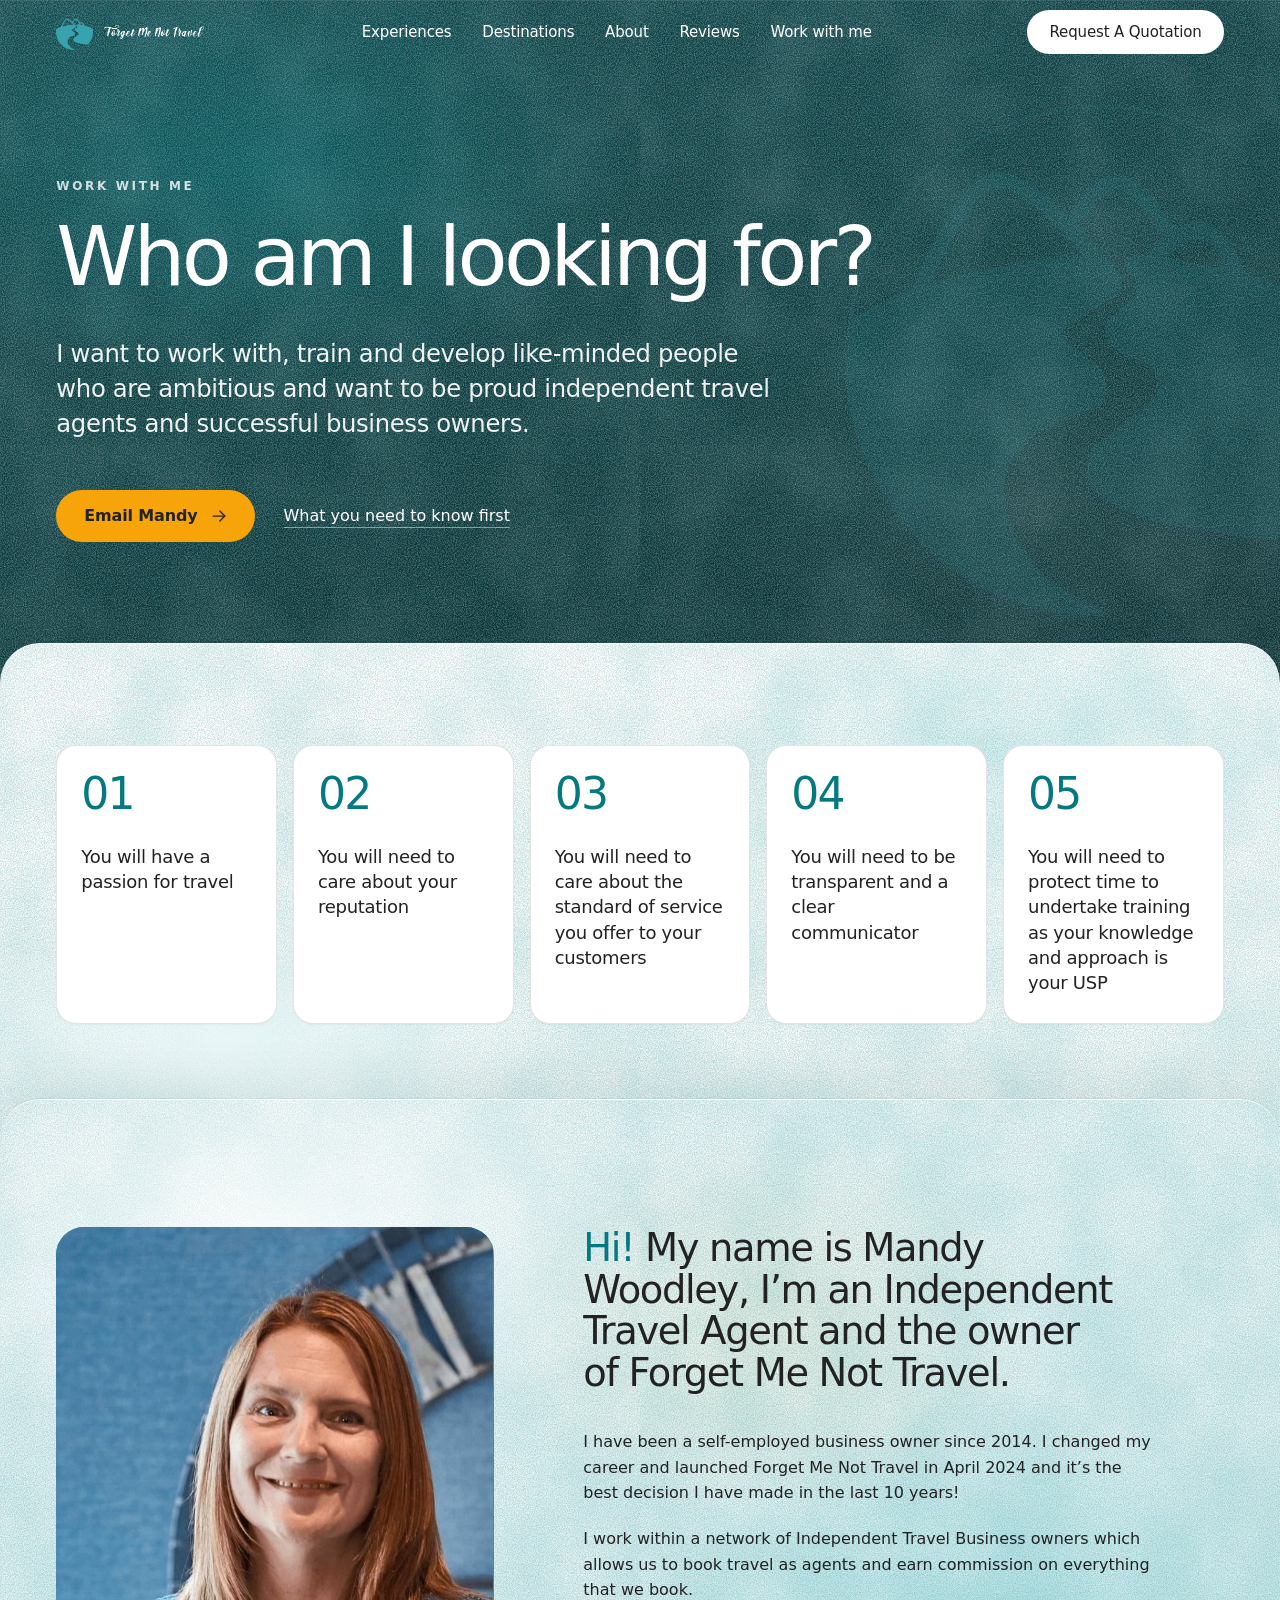
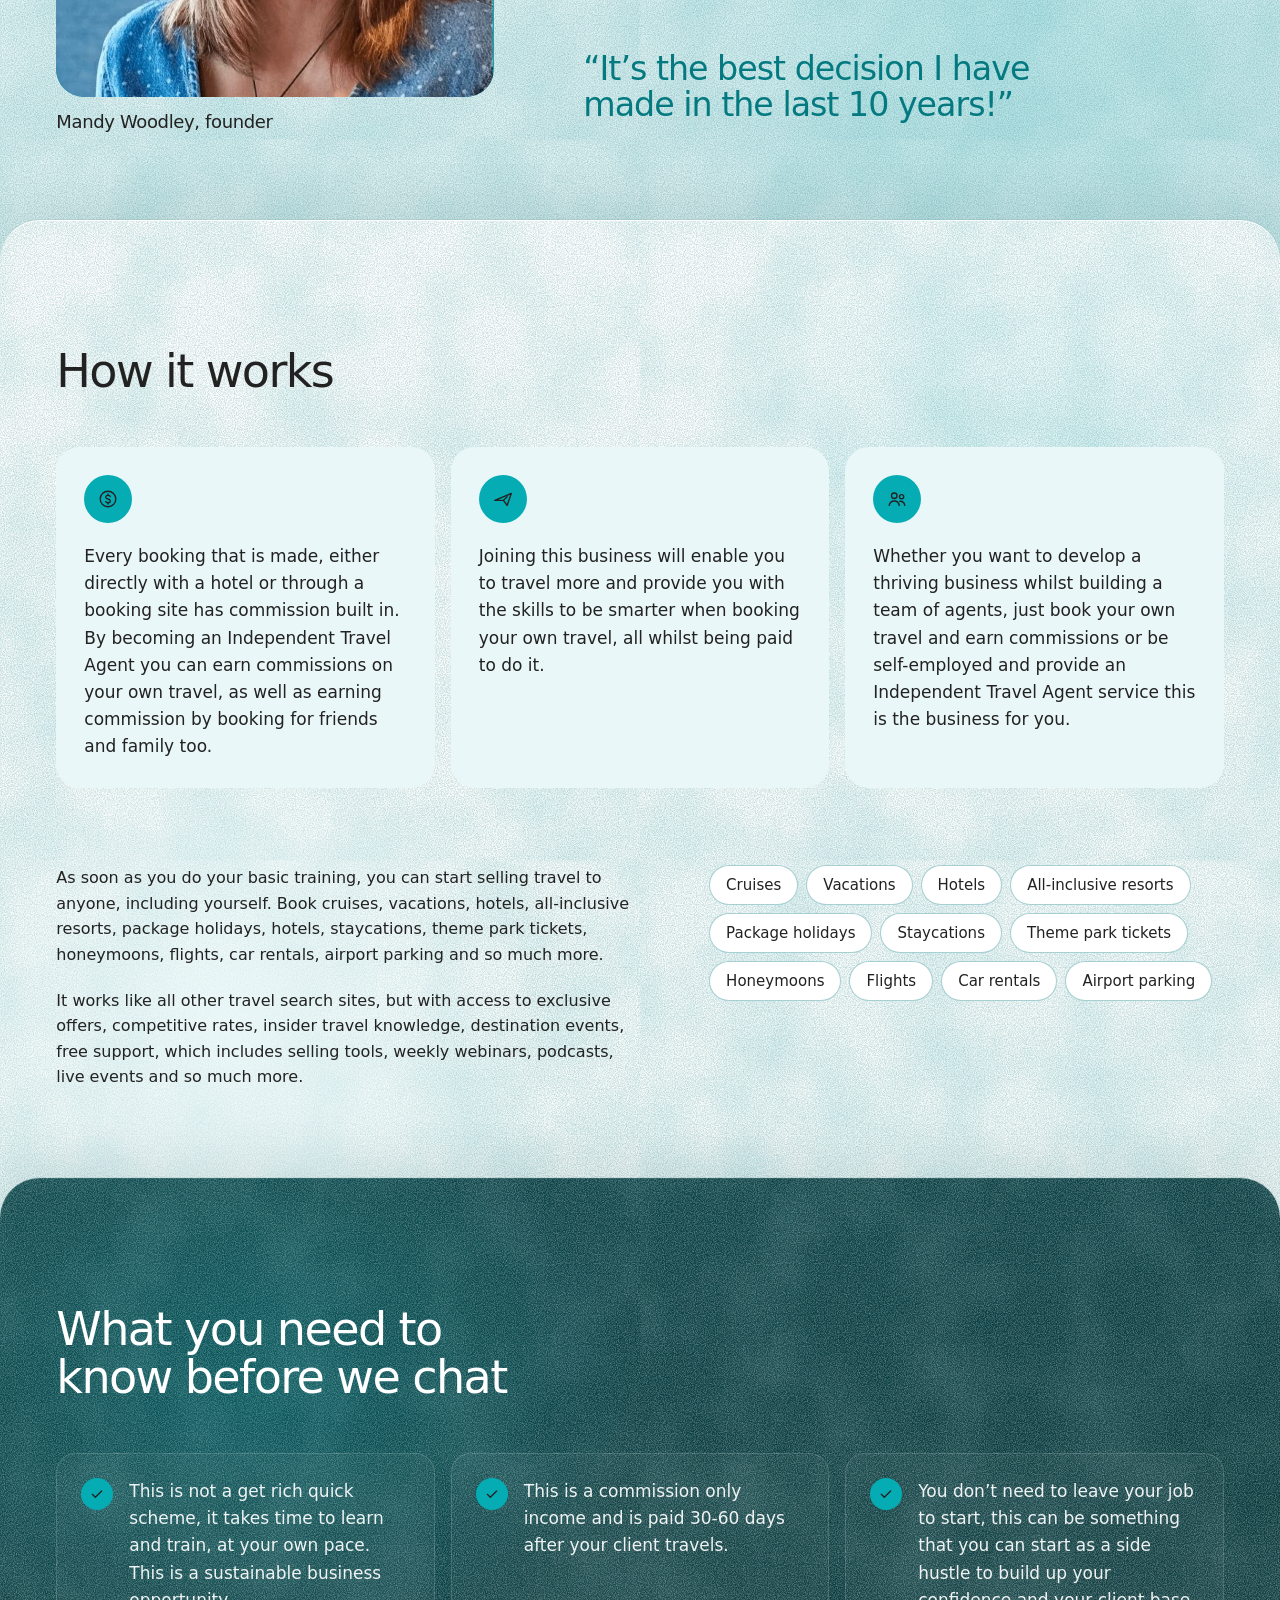
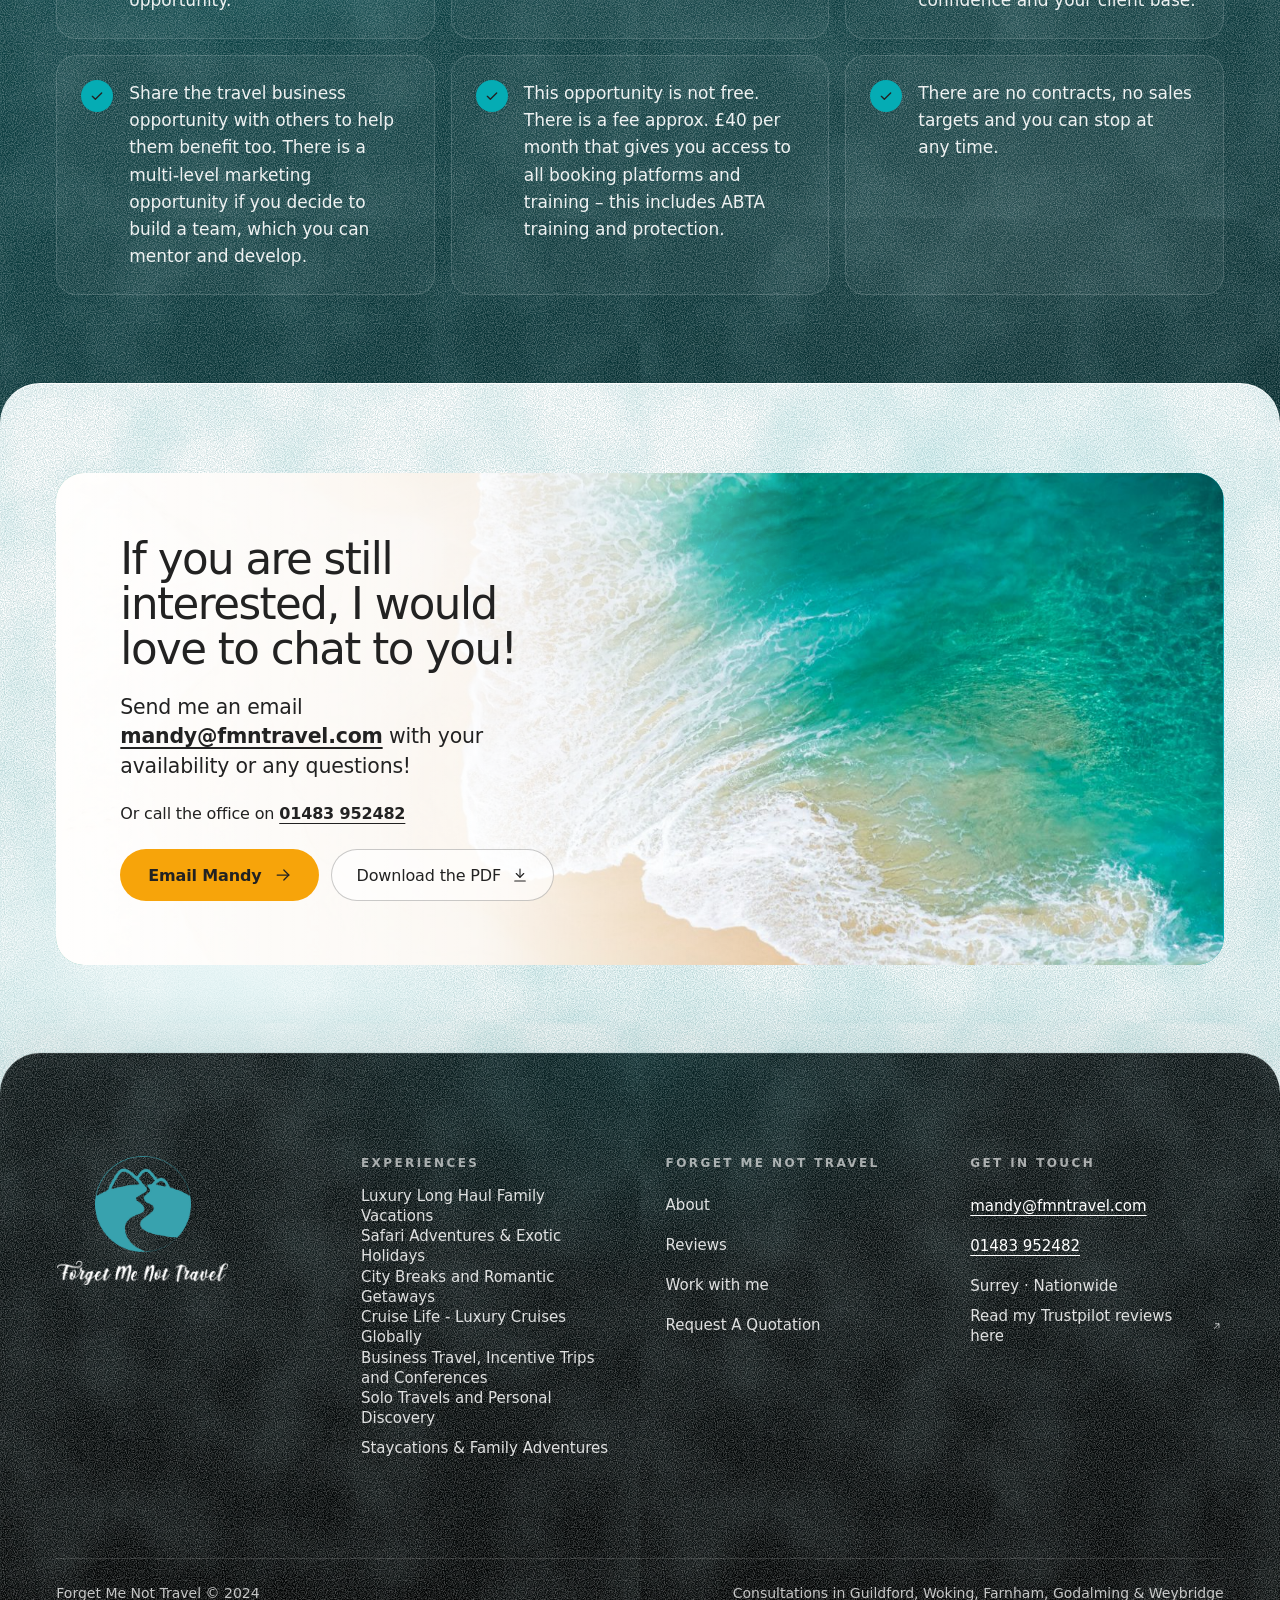
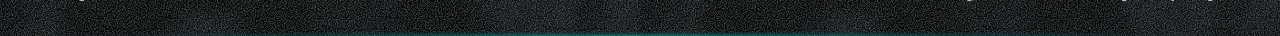
==== commit 7a35b3af: "Add office phone number and strengthen SEO Phone 01483 952482 (tap-to-call, tel:+441483952482, track" ====
--- a/work-with-me.html
+++ b/work-with-me.html
@@ -14,7 +14,13 @@
 <meta property="og:image" content="https://www.fmntravel.com/assets/img/work-with-me-bg.jpg">
 <meta property="og:locale" content="en_GB">
 <meta property="og:site_name" content="Forget Me Not Travel">
+<meta property="og:image:width" content="2400">
+<meta property="og:image:height" content="1600">
+<meta name="robots" content="index, follow, max-image-preview:large">
 <meta name="twitter:card" content="summary_large_image">
+<meta name="twitter:title" content="Work with me | Forget Me Not Travel">
+<meta name="twitter:description" content="Become an Independent Travel Agent with Mandy Woodley of Forget Me Not Travel. Earn commission, travel more and build your own business at your own pace.">
+<meta name="twitter:image" content="https://www.fmntravel.com/assets/img/work-with-me-bg.jpg">
 <link rel="icon" href="/favicon.ico" sizes="any">
 <link rel="icon" type="image/png" sizes="32x32" href="/favicon-32.png">
 <link rel="icon" type="image/png" sizes="192x192" href="/icon-192.png">
@@ -23,6 +29,7 @@
 <link rel="stylesheet" href="https://api.fontshare.com/v2/css?f[]=general-sans@400,500,600&amp;display=swap">
 <link rel="stylesheet" href="/css/textures.css">
 <link rel="stylesheet" href="/css/styles.css">
+<script type="application/ld+json">{"@context": "https://schema.org", "@graph": [{"@type": "WebPage", "@id": "https://www.fmntravel.com/work-with-me#webpage", "url": "https://www.fmntravel.com/work-with-me", "name": "Work with me | Forget Me Not Travel", "inLanguage": "en-GB", "description": "Become an Independent Travel Agent with Mandy Woodley of Forget Me Not Travel. Earn commission, travel more and build your own business at your own pace.", "isPartOf": {"@id": "https://www.fmntravel.com/#website"}, "about": {"@id": "https://www.fmntravel.com/#agency"}, "primaryImageOfPage": "https://www.fmntravel.com/assets/img/mandy.jpg", "breadcrumb": {"@type": "BreadcrumbList", "itemListElement": [{"@type": "ListItem", "position": 1, "name": "Home", "item": "https://www.fmntravel.com/"}, {"@type": "ListItem", "position": 2, "name": "Work with me", "item": "https://www.fmntravel.com/work-with-me"}]}}, {"@type": "TravelAgency", "@id": "https://www.fmntravel.com/#agency", "name": "Forget Me Not Travel", "url": "https://www.fmntravel.com/", "telephone": "+44 1483 952482", "email": "mandy@fmntravel.com"}]}</script>
 <script defer src="/js/main.js"></script>
 </head>
 <body class="page-wwm">
@@ -79,6 +86,7 @@
     </nav>
     <div class="menu__info menu__fade">
       <a class="menu__mail" href="mailto:mandy@fmntravel.com">mandy@fmntravel.com</a>
+      <a class="menu__tel" href="tel:+441483952482" data-track="phone_click">01483 952482</a>
       <span>Surrey · Nationwide</span>
       <a href="https://uk.trustpilot.com/review/fmntravel.com" target="_blank" rel="noopener" data-track="trustpilot_click">Read my Trustpilot reviews here<svg width="16" height="16" aria-hidden="true"><use href="#i-ext"/></svg></a>
     </div>
@@ -187,6 +195,7 @@
       <div class="ww__content">
         <h2 id="wp-cta-h" data-words>If you are still interested, I would love to chat to <em>you!</em></h2>
         <p>Send me an email <a class="wp-mail" href="mailto:mandy@fmntravel.com?subject=Work%20with%20me">mandy@fmntravel.com</a> with your availability or any questions!</p>
+        <p class="wp-call">Or call the office on <a class="wp-mail" href="tel:+441483952482" data-track="phone_click">01483 952482</a></p>
         <div class="wp-cta__btns">
           <a class="btn btn--amber" data-magnetic href="mailto:mandy@fmntravel.com?subject=Work%20with%20me" data-track="work_with_me_email">Email Mandy<svg class="ic-arrow" width="20" height="20" aria-hidden="true"><use href="#i-arrow"/></svg></a>
           <a class="btn btn--outline wp-pdf" href="/assets/docs/forget-me-not-travel-work-with-me.pdf" download data-track="work_with_me_pdf">Download the PDF<svg width="18" height="18" viewBox="0 0 24 24" fill="none" stroke="currentColor" stroke-width="1.5" stroke-linecap="round" stroke-linejoin="round" aria-hidden="true"><path d="M12 4v11"/><path d="m7 10 5 5 5-5"/><path d="M5 20h14"/></svg></a>
@@ -239,6 +248,7 @@
         <h2 class="ftr__h">Get in touch</h2>
         <ul>
           <li><a class="ftr__mail" href="mailto:mandy@fmntravel.com">mandy@fmntravel.com</a></li>
+          <li><a class="ftr__mail" href="tel:+441483952482" data-track="phone_click">01483 952482</a></li>
           <li class="ftr__plain">Surrey · Nationwide</li>
           <li><a class="ftr__link" href="https://uk.trustpilot.com/review/fmntravel.com" target="_blank" rel="noopener" data-track="trustpilot_click">Read my Trustpilot reviews here<svg width="14" height="14" aria-hidden="true"><use href="#i-ext"/></svg></a></li>
         </ul>
--- a/css/styles.css
+++ b/css/styles.css
@@ -635,3 +635,7 @@
   .wp-traits__list li { flex-direction: row; align-items: center; gap: 16px; padding: 20px; font-size: 17px; }
   .wp-num { flex: none; width: 44px; font-size: 32px; }
 }
+
+/* Office phone number */
+.menu__info .menu__tel { font-weight: 600; font-size: 18px; }
+.wp-call { margin: -8px 0 4px !important; font-size: 16px !important; }
